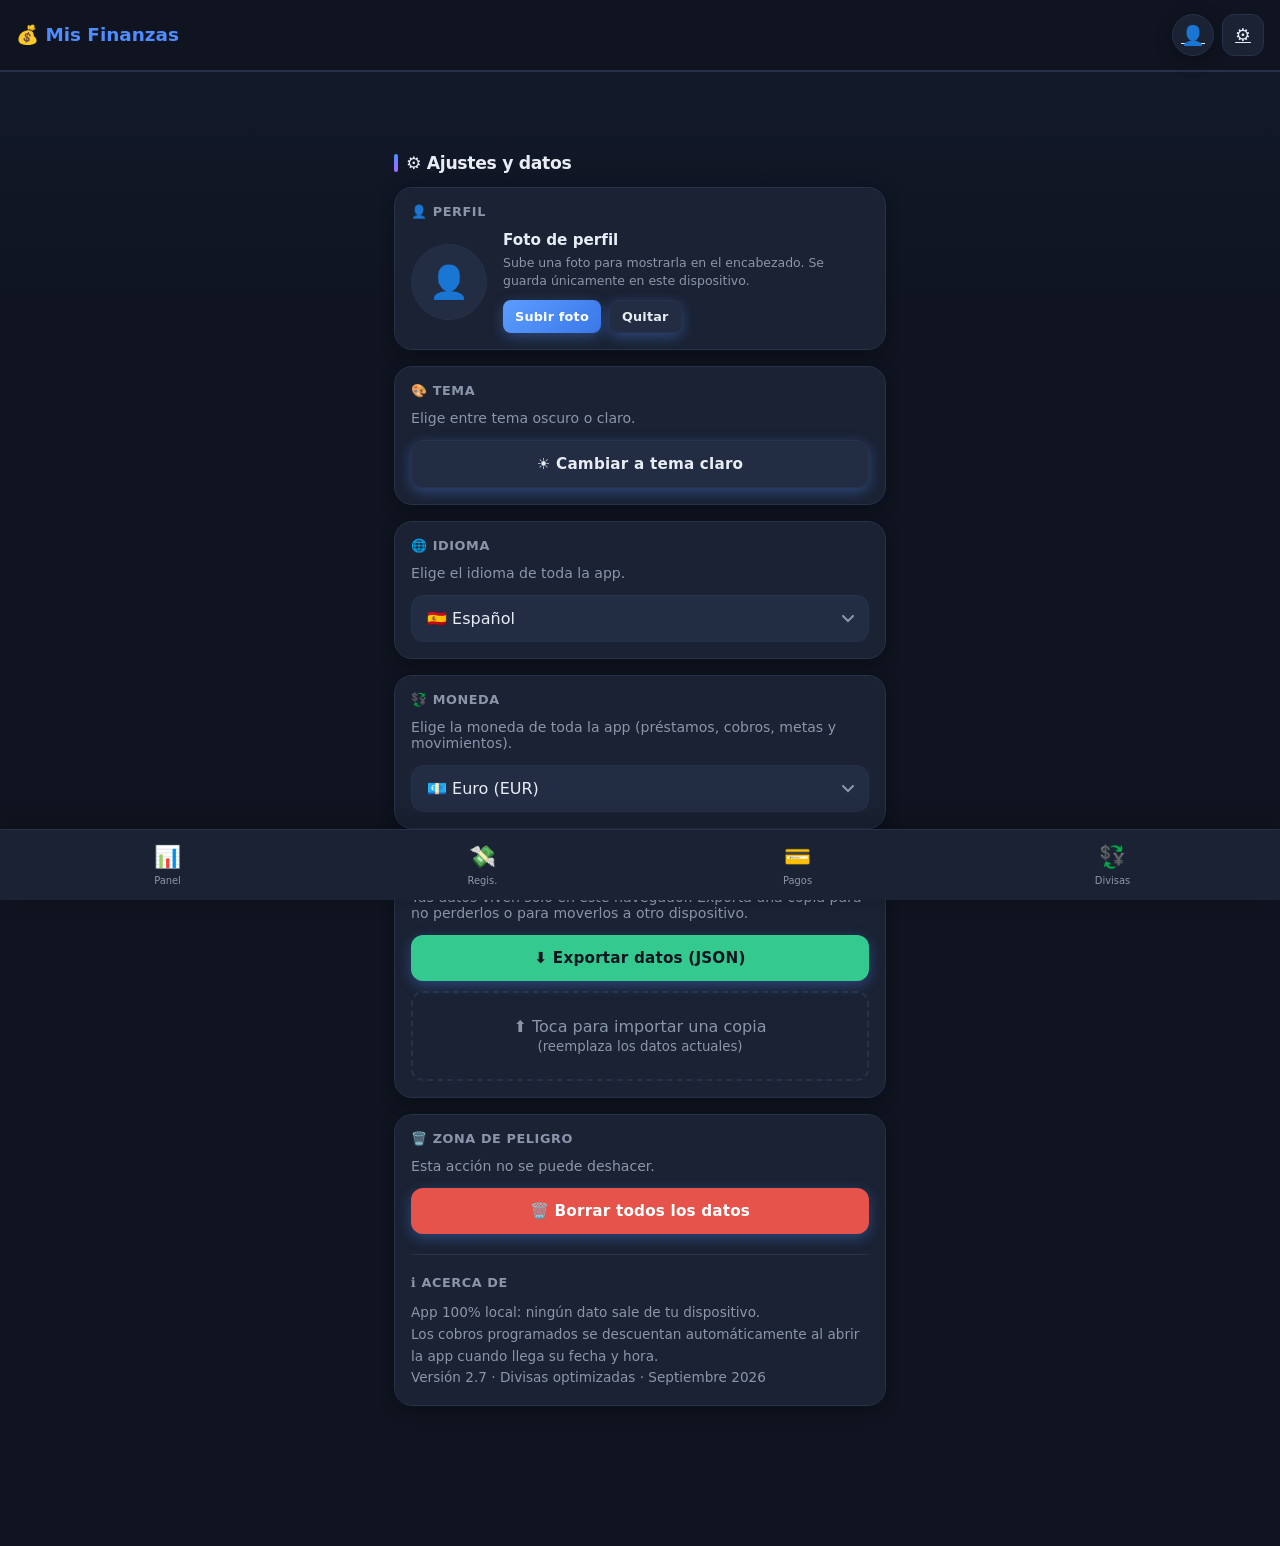
==== Ajustes.html @ eedbd3cf "Add files via upload" ====
<!DOCTYPE html>
<html lang="es" data-theme="dark">
<head>
<meta charset="UTF-8">
<meta name="viewport" content="width=device-width, initial-scale=1.0, maximum-scale=1.0, minimum-scale=1.0, user-scalable=no, viewport-fit=cover">
<meta name="theme-color" content="#0f1420">
<title>Mis Finanzas — Ajustes</title>
<link rel="stylesheet" href="Ajustes.css">
</head>
<body data-page-view="ajustes">
<header>
  <h1>💰 <span data-i18n="brand">Mis Finanzas</span></h1>
  <div class="header-actions">
    <a class="profile-btn" href="Ajustes.html" title="Perfil"><span id="headerProfileAvatar">👤</span></a>
    <a class="icon-btn" href="Ajustes.html" title="Ajustes">⚙️</a>
  </div>
</header>
<nav class="nav-page">
  <a href="panel.html" data-view="panel">📊 Panel</a>
  <a href="regis.html" data-view="movimientos">💸 Registros</a>
  <a href="pagos.html" data-view="cobros">💳 Pagos</a>
  <a href="divisas.html" data-view="divisas">💱 Divisas</a>
  <a href="Ajustes.html" data-view="ajustes" class="active">⚙️ Ajustes</a>
</nav>
<nav class="bottom"><div class="inner">
  <a class="nav-btn" data-view="panel" href="panel.html"><span class="ico">📊</span><span>Panel</span></a>
  <a class="nav-btn" data-view="movimientos" href="regis.html"><span class="ico">💸</span><span>Regis.</span></a>
  <a class="nav-btn" data-view="cobros" href="pagos.html"><span class="ico">💳</span><span>Pagos</span></a>
  <a class="nav-btn" data-view="divisas" href="divisas.html"><span class="ico">💱</span><span>Divisas</span></a>
</div></nav>
<div class="fab-wrap" id="fabWrap"><div class="fab-menu" id="fabMenu"></div><button class="fab" id="fabBtn" aria-label="Nuevo registro">＋</button></div>
<div class="toast" id="toast"></div>

<main>
  <div id="avisos"></div>
  <section id="view-ajustes" class="view active page-section">
    <h2 class="section-title" data-i18n="set_title">⚙️ Ajustes y datos</h2>
    <div class="grid grid-2">
      <div class="card profile-settings-card">
        <h3 data-i18n="set_profile">👤 Perfil</h3>
        <div class="profile-editor">
          <div class="profile-preview" id="profilePreview">👤</div>
          <div class="profile-editor-copy">
            <b data-i18n="set_profile_photo">Foto de perfil</b>
            <p data-i18n="set_profile_desc">Sube una foto para mostrarla en el encabezado. Se guarda únicamente en este dispositivo.</p>
            <div class="profile-actions">
              <button class="btn btn-sm" type="button" onclick="$('profileFile').click()" data-i18n="profile_upload">Subir foto</button>
              <button class="btn btn-sm btn-ghost" type="button" onclick="quitarFotoPerfil()" data-i18n="profile_remove">Quitar</button>
            </div>
            <input type="file" id="profileFile" accept="image/*" style="display:none" onchange="cambiarFotoPerfil(event)">
          </div>
        </div>
      </div>
      <div class="card">
        <h3 data-i18n="set_theme">🎨 Tema</h3>
        <p data-i18n="set_theme_desc" style="color:var(--muted);font-size:.88rem;margin-bottom:14px;">Elige entre tema oscuro o claro.</p>
        <button class="btn btn-ghost btn-block" id="btnTemaAjustes" type="button" onclick="cambiarTema()">🌙 Tema oscuro</button>
      </div>
      <div class="card">
        <h3 data-i18n="set_lang">🌐 Idioma</h3>
        <p data-i18n="set_lang_desc" style="color:var(--muted);font-size:.88rem;margin-bottom:14px;">Elige el idioma de toda la app.</p>
        <select id="selLang">
          <option value="es">🇪🇸 Español</option>
          <option value="en">🇬🇧 English</option>
        </select>
      </div>
      <div class="card">
        <h3 data-i18n="set_money">💱 Moneda</h3>
        <p data-i18n="set_money_desc" style="color:var(--muted);font-size:.88rem;margin-bottom:14px;">Elige la moneda de toda la app.</p>
        <select id="selMoneda">
          <option value="EUR">💶 Euro (EUR)</option>
          <option value="USD">💵 Dólar (USD)</option>
          <option value="PHP">🇵🇭 Peso filipino (PHP)</option>
        </select>
      </div>
      <div class="card">
        <h3 data-i18n="set_backup">💾 Copia de seguridad</h3>
        <p data-i18n="set_backup_desc" style="color:var(--muted);font-size:.88rem;margin-bottom:14px;">Tus datos viven solo en este navegador. Exporta una copia para no perderlos o para moverlos a otro dispositivo.</p>
        <div style="display:flex;flex-direction:column;gap:10px;">
          <button class="btn btn-green" onclick="exportarDatos()" data-i18n="export_data">⬇️ Exportar datos (JSON)</button>
          <div class="drop-zone" onclick="$('importFile').click()">
            <span data-i18n="import_tap">⬆️ Toca para importar una copia</span><br><small data-i18n="import_note">(reemplaza los datos actuales)</small>
            <input type="file" id="importFile" accept=".json" style="display:none" onchange="importarDatos(event)">
          </div>
        </div>
      </div>
      <div class="card">
        <h3 data-i18n="danger">🗑️ Zona de peligro</h3>
        <p data-i18n="danger_desc" style="color:var(--muted);font-size:.88rem;margin-bottom:14px;">Esta acción no se puede deshacer.</p>
        <button class="btn btn-danger btn-block" onclick="borrarTodo()" data-i18n="delete_all">🗑️ Borrar todos los datos</button>
        <hr style="border:none;border-top:1px solid var(--border);margin:20px 0;">
        <h3 data-i18n="about">ℹ️ Acerca de</h3>
        <p style="color:var(--muted);font-size:.85rem;line-height:1.6;">
          <span data-i18n="about_1">App 100% local: ningún dato sale de tu dispositivo.</span><br>
          <span data-i18n="about_2">Los cobros programados se descuentan automáticamente al abrir la app cuando llega su fecha y hora.</span><br>
          <span data-i18n="about_3">Versión 2.7 · Diseño móvil · Septiembre 2026</span>
        </p>
      </div>
    </div>
  </section>
  <div class="modal-backdrop" id="modalMov">
      <div class="card form-card modal-card">
        <button type="button" class="modal-close" onclick="cerrarModal('modalMov')" aria-label="Cerrar">✕</button>
        <h3 id="tituloFormMov" data-i18n="frm_new_tx">Nuevo movimiento</h3>
        <div class="edit-note" id="editNoteMov"><span data-i18n="editing_tx">✏️ Editando movimiento</span> — <a href="#" onclick="cancelarEdicionMov();return false;" style="color:var(--yellow)"><span data-i18n="cancel_edit">cancelar edición</span></a></div>
        <form id="formMov">
          <input type="hidden" id="mId">
          <div><label data-i18n="lbl_type">Tipo</label>
            <select id="mTipo"><option value="ingreso" data-i18n="opt_inc_s">📈 Ingreso</option><option value="gasto" data-i18n="opt_exp_s">📉 Gasto</option></select>
          </div>
          <div><label data-i18n="lbl_amount">Monto (€)</label><input type="number" id="mMonto" min="0.01" step="0.01" required placeholder="0.00" inputmode="decimal"></div>
          <div><label data-i18n="lbl_category">Categoría</label><select id="mCategoria"></select></div>
          <div><label data-i18n="lbl_description">Descripción</label><input type="text" id="mDesc" data-i18n-ph="ph_detail" placeholder="Detalle (opcional)"></div>
          <div><label data-i18n="lbl_date">Fecha</label><input type="date" id="mFecha" required></div>
          <button class="btn btn-block" type="submit" id="btnSubmitMov" data-i18n="save_tx">Guardar movimiento</button>
        </form>
      </div>
    </div>
<div class="modal-backdrop" id="modalCobro">
      <div class="card form-card modal-card">
        <button type="button" class="modal-close" onclick="cerrarModal('modalCobro')" aria-label="Cerrar">✕</button>
        <h3 id="tituloFormCobro" data-i18n="frm_new_bill">Nuevo cobro programado</h3>
        <div class="edit-note" id="editNoteCobro"><span data-i18n="editing_bill">✏️ Editando cobro</span> — <a href="#" onclick="cancelarEdicionCobro();return false;" style="color:var(--yellow)"><span data-i18n="cancel">cancelar</span></a></div>
        <form id="formCobro">
          <input type="hidden" id="cId">
          <div><label data-i18n="lbl_concept">Concepto</label><input type="text" id="cConcepto" required maxlength="10" data-i18n-ph="ph_bill" placeholder="ej. Netflix, Alquiler, Luz…"></div>
          <div><label data-i18n="lbl_amount">Monto (€)</label><input type="number" id="cMonto" min="0.01" step="0.01" required placeholder="0.00" inputmode="decimal"></div>
          <div class="row-between" style="gap:12px;">
            <div style="flex:1;"><label data-i18n="lbl_start">Fecha de inicio</label><input type="date" id="cFecha" required></div>
            <div style="flex:1;"><label data-i18n="lbl_time">Hora</label><input type="time" id="cHora" value="09:00" required></div>
          </div>
          <div><label data-i18n="lbl_repeats">Se repite</label>
            <select id="cFrec">
              <option value="unico" data-i18n="f_unico">Solo una vez</option>
              <option value="mensual" data-i18n="f_mensual">Cada mes</option>
              <option value="semanal" data-i18n="f_semanal">Cada semana</option>
              <option value="anual" data-i18n="f_anual">Cada año</option>
            </select>
          </div>
          <button class="btn btn-block" type="submit" id="btnSubmitCobro" data-i18n="schedule_bill">Programar cobro</button>
        </form>
      </div>
    </div>
<div class="modal-backdrop" id="modalPrestamo">
      <div class="card form-card modal-card">
        <button type="button" class="modal-close" onclick="cerrarModal('modalPrestamo')" aria-label="Cerrar">✕</button>
        <h3 id="tituloFormPrestamo" data-i18n="frm_new_loan">Nuevo préstamo</h3>
        <div class="edit-note" id="editNotePrestamo"><span data-i18n="editing_loan">✏️ Editando préstamo</span> — <a href="#" onclick="cancelarEdicionPrestamo();return false;" style="color:var(--yellow)"><span data-i18n="cancel">cancelar</span></a></div>
        <form id="formPrestamo">
          <input type="hidden" id="pId">
          <div class="loan-form-section">
            <div class="loan-form-section-title">🏦 <span data-i18n="loan_basic">Datos del préstamo</span></div>
            <div class="loan-form-field"><label data-i18n="lbl_name">Nombre / entidad</label><input type="text" id="pNombre" required data-i18n-ph="ph_loan" placeholder="ej. Préstamo coche — BBVA"></div>
          </div>
          <div class="loan-form-grid">
            <div class="loan-form-section">
              <div class="loan-form-section-title">💶 <span data-i18n="loan_amounts">Importe</span></div>
              <div class="loan-form-field"><label data-i18n="lbl_total">Monto total (€)</label><input type="number" id="pTotal" min="1" step="0.01" required inputmode="decimal"></div>
            </div>
            <div class="loan-form-section">
              <div class="loan-form-section-title">🔢 <span data-i18n="loan_installments">Cuotas</span></div>
              <div class="loan-form-field"><label data-i18n="lbl_ninst">Nº de cuotas</label><input type="number" id="pCuotas" min="1" step="1" required inputmode="numeric"></div>
            </div>
            <div class="loan-form-section">
              <div class="loan-form-section-title">📆 <span data-i18n="loan_payment">Pago mensual</span></div>
              <div class="loan-form-field"><label data-i18n="lbl_per_inst">Monto por cuota (€)</label><input type="number" id="pMontoCuota" min="0.01" step="0.01" required inputmode="decimal"></div>
            </div>
            <div class="loan-form-section">
              <div class="loan-form-section-title">🗓️ <span data-i18n="loan_day">Calendario</span></div>
              <div class="loan-form-field"><label data-i18n="lbl_payday">Día de pago mensual</label><input type="number" id="pDia" min="1" max="31" step="1" required data-i18n-ph="ph_day5" placeholder="ej. 5" inputmode="numeric"></div>
            </div>
            <div class="loan-form-section loan-form-wide">
              <div class="loan-form-section-title">🚩 <span data-i18n="loan_start">Inicio</span></div>
              <div class="loan-form-field"><label data-i18n="lbl_first_date">Fecha de la primera cuota</label><input type="date" id="pFechaInicio" required></div>
            </div>
          </div>
          <button class="btn btn-block" type="submit" id="btnSubmitPrestamo" data-i18n="register_loan">Registrar préstamo</button>
        </form>
      </div>
    </div>
<div class="modal-backdrop" id="modalMeta">
      <div class="card form-card modal-card">
        <button type="button" class="modal-close" onclick="cerrarModal('modalMeta')" aria-label="Cerrar">✕</button>
        <h3 id="tituloFormMeta" data-i18n="frm_new_goal">Nueva meta</h3>
        <div class="edit-note" id="editNoteMeta"><span data-i18n="editing_goal">✏️ Editando meta</span> — <a href="#" onclick="cancelarEdicionMeta();return false;" style="color:var(--yellow)"><span data-i18n="cancel">cancelar</span></a></div>
        <form id="formMeta">
          <input type="hidden" id="gId">
          <div><label data-i18n="lbl_goal_name">Nombre de la meta</label><input type="text" id="gNombre" required maxlength="15" data-i18n-ph="ph_goal" placeholder="ej. Viaje a Japón"></div>
          <div><label data-i18n="lbl_target">Monto objetivo (€)</label><input type="number" id="gObjetivo" min="1" step="0.01" required placeholder="0.00" inputmode="decimal"></div>
          <div><label data-i18n="lbl_target_date">Fecha objetivo (opcional)</label><input type="date" id="gFecha"></div>
          <button class="btn btn-block" type="submit" id="btnSubmitMeta" data-i18n="create_goal">Crear meta</button>
        </form>
      </div>
    </div>
<div class="modal-backdrop" id="modalPres">
      <div class="card form-card modal-card">
        <button type="button" class="modal-close" onclick="cerrarModal('modalPres')" aria-label="Cerrar">✕</button>
        <h3 id="tituloFormPres" data-i18n="pres_new">Nuevo presupuesto</h3>
        <div class="edit-note" id="editNotePres"><span>✏️ Editando presupuesto</span> — <a href="#" onclick="cancelarEdicionPres();return false;" style="color:var(--yellow)">cancelar</a></div>
        <form id="formPres">
          <input type="hidden" id="prId">
          <div><label data-i18n="lbl_category">Categoría</label><select id="prCategoria"></select></div>
          <div><label data-i18n="lbl_limit">Límite mensual (€)</label><input type="number" id="prLimite" min="1" step="1" required placeholder="0.00" inputmode="decimal"></div>
          <button class="btn btn-block" type="submit" id="btnSubmitPres" data-i18n="pres_create">Crear presupuesto</button>
        </form>
      </div>
    </div>
<div class="modal-backdrop" id="modalMetaMonto">
  <div class="card form-card modal-card">
    <button type="button" class="modal-close" onclick="cerrarModal('modalMetaMonto')" aria-label="Cerrar">✕</button>
    <h3 id="tituloMetaMonto">💰 Añadir dinero</h3>
    <p id="textoMetaMonto" style="color:var(--muted);margin:0 0 14px;"></p>
    <form id="formMetaMonto">
      <input type="hidden" id="metaMontoId"><input type="hidden" id="metaMontoModo">
      <div><label data-i18n="lbl_amount">Monto</label><input type="number" id="metaMontoValor" min="0.01" step="0.01" required placeholder="0.00" inputmode="decimal"></div>
      <button class="btn btn-block" type="submit" id="btnMetaMonto" data-i18n="save">Guardar</button>
    </form>
  </div>
</div>
<!-- ============ VENTANA DE CONFIRMACIÓN ============ -->
<div class="modal-backdrop" id="modalConfirm">
  <div class="card form-card modal-card" style="text-align:center;">
    <button type="button" class="modal-close" onclick="resolverConfirm(false)" aria-label="Cerrar">✕</button>
    <h3 style="justify-content:center;">⚠️</h3>
    <p id="confirmMsg" style="margin:6px 0 20px;font-size:.95rem;line-height:1.5;"></p>
    <div style="display:flex;gap:10px;">
      <button class="btn btn-ghost" id="confirmCancel" style="flex:1;">✕</button>
      <button class="btn btn-green" id="confirmOk" style="flex:1;">✔</button>
    </div>
  </div>
</div>
<!-- ============ VENTANA DE DETALLE GENÉRICA ============ -->
<div class="modal-backdrop" id="modalDetalle">
  <div class="card form-card modal-card">
    <button type="button" class="modal-close" onclick="cerrarModal('modalDetalle')" aria-label="Cerrar">✕</button>
    <h3 id="detalleTituloGenerico">Detalle</h3>
    <div id="detalleCuerpo"></div>
    <div id="detalleAcciones" style="display:flex;gap:8px;flex-wrap:wrap;margin-top:16px;"></div>
  </div>
</div>

</main>
<script src="Ajustes.js"></script>
</body>
</html>
---- Ajustes.css ----
:root{
    --bg:#0f1420; --card:#1a2233; --card2:#222c42; --text:#e8ecf4; --muted:#8b96ad;
    --accent:#4f8cff; --green:#34c98e; --red:#e5534b; --yellow:#f2c14e; --purple:#a06bff; --orange:#ff9a5c;
    --border:#26314a; --radius:14px;
    --shadow:0 4px 18px rgba(0,0,0,.3);
  }
  [data-theme="light"]{
    --bg:#f2f5fa; --card:#ffffff; --card2:#eef2f9; --text:#1c2536; --muted:#5c6b85;
    --border:#dde4f0; --shadow:0 4px 18px rgba(30,50,90,.08);
  }
  *{box-sizing:border-box;margin:0;padding:0;font-family:'Segoe UI',system-ui,-apple-system,sans-serif;-webkit-tap-highlight-color:transparent;}
  html{scroll-behavior:smooth;}
  /* Bloqueo de zoom: gestos de pellizco y doble toque no escalan */
  html,body{touch-action:pan-x pan-y;}
  *{touch-action:manipulation;}
  body{background:var(--bg);color:var(--text);min-height:100vh;transition:background .25s;}
  header{padding:18px 24px;display:flex;justify-content:space-between;align-items:center;border-bottom:1px solid var(--border);flex-wrap:wrap;gap:8px;position:fixed;top:0;left:0;right:0;background:var(--bg);z-index:80;}
  header h1{font-size:1.3rem;}
  header h1 span{color:var(--accent);}
  .fecha-hoy{color:var(--muted);font-size:.85rem;}
  .header-actions{display:flex;gap:8px;align-items:center;}
  .icon-btn{background:var(--card);border:1px solid var(--border);color:var(--text);width:42px;height:42px;border-radius:12px;cursor:pointer;font-size:1.1rem;display:flex;align-items:center;justify-content:center;transition:.15s;}
  .icon-btn:hover{border-color:var(--accent);}
  nav.top{display:flex;gap:6px;padding:12px 24px;flex-wrap:wrap;}
  nav.top button{background:var(--card);border:1px solid var(--border);color:var(--muted);padding:10px 18px;border-radius:10px;cursor:pointer;font-size:.92rem;transition:.15s;}
  nav.top button:hover{color:var(--text);}
  nav.top button.active{background:var(--accent);color:#fff;border-color:var(--accent);font-weight:600;}
  /* Bottom nav móvil */
  nav.bottom{display:none;position:fixed;bottom:0;left:0;right:0;background:var(--card);border-top:1px solid var(--border);z-index:60;padding:6px 4px calc(6px + env(safe-area-inset-bottom));box-shadow:0 -4px 20px rgba(0,0,0,.25);}
  nav.bottom .inner{display:flex;justify-content:space-between;padding:0 6px;}
  nav.bottom button{flex:1;}
  nav.bottom button{background:none;border:none;color:var(--muted);cursor:pointer;font-size:.62rem;display:flex;flex-direction:column;align-items:center;gap:3px;padding:6px 8px;border-radius:12px;min-width:56px;transition:.15s;}
  nav.bottom button .ico{font-size:1.35rem;line-height:1;display:grid;place-items:center;width:28px;height:28px;}
  nav.bottom button .ico svg{width:22px;height:22px;fill:none;stroke:currentColor;stroke-width:1.8;stroke-linecap:round;stroke-linejoin:round;transition:transform .2s ease,stroke-width .2s ease;}
  nav.bottom button.active .ico svg{transform:scale(1.08);stroke-width:2.25;}
  nav.bottom button{gap:4px;padding:7px 8px 8px;}
  nav.bottom button span:last-child{font-size:.64rem;letter-spacing:.15px;}
  .currency-grid{display:grid;grid-template-columns:repeat(2,minmax(0,1fr));gap:10px;}
  .rate-card{position:relative;overflow:hidden;transition:transform .16s ease,border-color .16s ease,box-shadow .16s ease;contain:layout paint;}
  .rate-card:hover{transform:translateY(-1px);}
  .rate-card.is-favorite{border-color:rgba(242,193,78,.5);box-shadow:0 5px 18px rgba(242,193,78,.08);}
  .rate-card.is-favorite::before{content:'';position:absolute;left:0;top:0;bottom:0;width:3px;background:var(--yellow);}
  .rate-card-top{display:flex;align-items:center;justify-content:space-between;gap:8px;}
  .rate-currency{display:flex;align-items:center;gap:8px;min-width:0;}
  .rate-flag{width:30px;height:30px;border-radius:9px;display:grid;place-items:center;background:var(--card2);font-size:1rem;flex:none;}
  .rate-code{font-weight:800;letter-spacing:.3px;}
  .rate-name{font-size:.67rem;color:var(--muted);margin-top:2px;white-space:nowrap;overflow:hidden;text-overflow:ellipsis;}
  .fx-fav{width:34px;height:34px;border:1px solid var(--border);background:var(--card2);color:var(--muted);border-radius:10px;display:grid;place-items:center;cursor:pointer;font-size:1.05rem;transition:.16s;flex:none;}
  .fx-fav:hover{border-color:var(--yellow);color:var(--yellow);transform:translateY(-1px);}
  .fx-fav.active{color:var(--yellow);border-color:rgba(242,193,78,.55);background:rgba(242,193,78,.10);}
  .fx-fav:active{transform:scale(.92);}
  .fx-favorites-head{display:flex;align-items:center;justify-content:space-between;gap:10px;margin:0 0 10px;}
  .fx-favorites-title{font-size:.76rem;color:var(--muted);font-weight:800;text-transform:uppercase;letter-spacing:.65px;}
  .fx-favorites-count{font-size:.68rem;color:var(--muted);background:var(--card2);padding:4px 8px;border-radius:20px;}
  .fx-all-title{margin:18px 0 10px;font-size:.76rem;color:var(--muted);font-weight:800;text-transform:uppercase;letter-spacing:.65px;}
  .fx-empty-favs{grid-column:1/-1;border:1px dashed var(--border);border-radius:14px;padding:16px;text-align:center;color:var(--muted);font-size:.82rem;background:rgba(79,140,255,.035);}
  @media(max-width:430px){.currency-grid{grid-template-columns:1fr;}}
  nav.bottom button.active{color:var(--accent);font-weight:700;}
  main{padding:92px 24px 90px;max-width:1150px;margin:0 auto;}
  .view{display:none;}
  .view.active{display:block;animation:fadeIn .25s ease;}
  @keyframes fadeIn{from{opacity:0;transform:translateY(6px);}to{opacity:1;transform:none;}}
  .grid{display:grid;gap:16px;}
  .grid-4{grid-template-columns:repeat(auto-fit,minmax(200px,1fr));}
  .grid-2{grid-template-columns:repeat(auto-fit,minmax(330px,1fr));}
  .card{background:var(--card);border:1px solid var(--border);border-radius:var(--radius);padding:20px;box-shadow:var(--shadow);}
  .card h3{font-size:.8rem;color:var(--muted);text-transform:uppercase;letter-spacing:.6px;margin-bottom:10px;}
  .big{font-size:1.8rem;font-weight:700;}
  .green{color:var(--green);} .red{color:var(--red);} .yellow{color:var(--yellow);} .purple{color:var(--purple);} .accent{color:var(--accent);} .orange{color:var(--orange);}
  form{display:flex;flex-direction:column;gap:16px;}
  label{font-size:.72rem;color:var(--muted);text-transform:uppercase;letter-spacing:.7px;display:block;margin-bottom:6px;font-weight:600;}
  input,select,textarea{
    background:var(--card2);
    border:1px solid var(--border);
    color:var(--text);
    padding:13px 15px;
    border-radius:12px;
    font-size:1rem;width:100%;
    transition:border-color .2s, box-shadow .2s, background .2s;
  }
  input::placeholder,textarea::placeholder{color:var(--muted);opacity:.65;}
  input:hover,select:hover{border-color:var(--accent);}
  input:focus,select:focus,textarea:focus{outline:none;border-color:var(--accent);box-shadow:0 0 0 3px rgba(79,140,255,.18);background:var(--card);}
  input[type=number]{-moz-appearance:textfield;}
  input[type=date],input[type=time]{color-scheme:dark;}
  [data-theme="light"] input[type=date],[data-theme="light"] input[type=time]{color-scheme:light;}
  select{
    appearance:none;-webkit-appearance:none;cursor:pointer;
    background-image:url("data:image/svg+xml;utf8,<svg xmlns='http://www.w3.org/2000/svg' width='12' height='8' viewBox='0 0 12 8'><path d='M1 1l5 5 5-5' stroke='%238b96ad' stroke-width='2' fill='none' stroke-linecap='round'/></svg>");
    background-repeat:no-repeat;background-position:right 14px center;padding-right:38px;
  }
  .btn{
    background:linear-gradient(135deg,#5c9dff,#3a78e8);
    color:#fff;border:none;padding:14px;border-radius:12px;cursor:pointer;
    font-size:.95rem;font-weight:700;letter-spacing:.2px;
    box-shadow:0 4px 14px rgba(79,140,255,.35);
    transition:transform .15s, box-shadow .2s, filter .15s;
    touch-action:manipulation;
  }
  .btn:hover{filter:brightness(1.1);transform:translateY(-1px);box-shadow:0 6px 20px rgba(79,140,255,.45);}
  .btn:active{transform:translateY(0) scale(.98);box-shadow:0 2px 8px rgba(79,140,255,.3);}
  .btn-sm{padding:7px 12px;font-size:.8rem;border-radius:8px;}
  .btn-danger{background:var(--red);} .btn-green{background:var(--green);color:#0f1420;} .btn-ghost{background:var(--card2);color:var(--text);border:1px solid var(--border);}
  .btn-block{width:100%;}
  .row-between{display:flex;justify-content:space-between;align-items:center;gap:10px;flex-wrap:wrap;}
  table{width:100%;border-collapse:collapse;font-size:.9rem;}
  th{text-align:left;color:var(--muted);padding:9px 8px;border-bottom:1px solid var(--border);font-size:.75rem;text-transform:uppercase;letter-spacing:.5px;white-space:nowrap;}
  td{padding:10px 8px;border-bottom:1px solid var(--border);}
  tr:hover td{background:var(--card2);}
  .tag{display:inline-block;padding:3px 10px;border-radius:20px;font-size:.72rem;font-weight:600;white-space:nowrap;}
  .tag-auto{background:rgba(79,140,255,.12);color:var(--accent);font-size:.68rem;padding:2px 8px;}
  .progress{height:10px;background:var(--card2);border-radius:20px;overflow:hidden;margin-top:8px;}
  .progress>div{height:100%;border-radius:20px;transition:width .8s cubic-bezier(.22,1,.36,1);}
  .empty{color:var(--muted);text-align:center;padding:26px 10px;font-size:.9rem;}
  .aviso{background:rgba(242,193,78,.12);border:1px solid rgba(242,193,78,.4);color:var(--yellow);padding:12px 16px;border-radius:12px;margin:8px 0 14px;font-size:.9rem;}
  .section-title{font-size:1.15rem;margin:22px 0 14px;}
  .badge-proximo{background:rgba(79,140,255,.15);color:var(--accent);padding:3px 10px;border-radius:20px;font-size:.75rem;white-space:nowrap;}
  .cuota-vencida{color:var(--red);font-weight:600;}
  .cuota-pagada{color:var(--green);}
  .filters{display:flex;gap:8px;flex-wrap:wrap;margin-bottom:14px;}
  .filters input,.filters select{flex:1;min-width:130px;padding:10px 12px;font-size:.9rem;}
  .chart-box{width:100%;}
  .legend{display:flex;gap:14px;flex-wrap:wrap;font-size:.8rem;color:var(--muted);margin-top:6px;}
  .legend span{display:flex;align-items:center;gap:5px;}
  .dot{width:10px;height:10px;border-radius:50%;display:inline-block;}
  .kpi-sub{font-size:.78rem;color:var(--muted);margin-top:4px;}
  .scroll-x{overflow-x:auto;-webkit-overflow-scrolling:touch;}
  .toast{position:fixed;bottom:90px;left:50%;transform:translateX(-50%);background:var(--accent);color:#fff;padding:12px 22px;border-radius:30px;font-size:.88rem;font-weight:600;z-index:100;box-shadow:0 6px 24px rgba(0,0,0,.35);opacity:0;pointer-events:none;transition:opacity .3s, bottom .3s;}
  .toast.show{opacity:1;bottom:100px;}
  .stat-line{display:flex;justify-content:space-between;padding:7px 0;border-bottom:1px dashed var(--border);font-size:.9rem;}
  .stat-line:last-child{border-bottom:none;}
  .stat-line b{white-space:nowrap;}
  .edit-note{font-size:.78rem;color:var(--yellow);display:none;margin-top:6px;}
  .drop-zone{border:2px dashed var(--border);border-radius:12px;padding:24px;text-align:center;color:var(--muted);cursor:pointer;transition:.15s;}
  .drop-zone:hover{border-color:var(--accent);color:var(--text);}
  .form-card{position:relative;overflow:hidden;padding-top:24px;}
  .form-card::before{content:'';position:absolute;top:0;left:0;right:0;height:4px;background:linear-gradient(90deg,var(--accent),var(--purple));}
  .form-card h3{display:flex;align-items:center;gap:8px;color:var(--text);text-transform:none;letter-spacing:0;font-size:.95rem;margin-bottom:16px;}
  .form-card h3::after{content:'';flex:1;height:1px;background:var(--border);}
  .modal-backdrop{position:fixed;inset:0;background:rgba(4,8,16,.75);z-index:90;display:none;-webkit-transform:translateZ(0);align-items:flex-start;justify-content:center;padding:20px 14px;overflow-y:auto;-webkit-overflow-scrolling:touch;}
  .modal-backdrop.open{display:flex;animation:fadeIn .2s ease;}
  html.modal-open{overflow:hidden!important;overscroll-behavior:none;}
  body.modal-open{overflow:hidden!important;overscroll-behavior:none;touch-action:none;}
  .modal-backdrop{overscroll-behavior:contain;touch-action:none;}
  .modal-card{touch-action:pan-y;overscroll-behavior:contain;}
  .modal-card{width:100%;max-width:470px;margin:auto;max-height:calc(100vh - 40px);overflow-y:auto;animation:popIn .22s ease;}
  @keyframes popIn{from{opacity:0;transform:translateY(14px) scale(.97);}to{opacity:1;transform:none;}}
  .modal-close{position:absolute;top:12px;right:12px;width:34px;height:34px;border-radius:10px;background:var(--card2);border:1px solid var(--border);color:var(--muted);cursor:pointer;font-size:.95rem;line-height:1;transition:.15s;z-index:2;}
  .modal-close:hover{color:var(--text);border-color:var(--red);}

  /* ===== FAB: botón flotante de nuevos registros ===== */
  .fab-wrap{position:fixed;right:16px;bottom:calc(98px + env(safe-area-inset-bottom));z-index:96;display:none;pointer-events:auto;flex-direction:column;align-items:flex-end;gap:10px;}
  .fab{width:60px;height:60px;border-radius:50%;border:none;background:linear-gradient(135deg,#5c9dff,#3a78e8);color:#fff;font-size:1.55rem;line-height:1;cursor:pointer;box-shadow:0 6px 22px rgba(79,140,255,.45);display:flex;align-items:center;justify-content:center;transition:transform .18s, box-shadow .2s;touch-action:manipulation;}
  .fab:active{transform:scale(.92);}
  .fab.open{transform:rotate(45deg);}
  .fab-menu{display:flex;flex-direction:column;gap:8px;align-items:flex-end;opacity:0;pointer-events:none;transform:translateY(8px);transition:.18s;}
  .fab-menu.show{opacity:1;pointer-events:auto;transform:none;}
  .fab-item{display:flex;align-items:center;gap:8px;background:var(--card);border:1px solid var(--border);color:var(--text);padding:10px 16px;border-radius:24px;font-size:.85rem;font-weight:600;font-family:inherit;box-shadow:var(--shadow);cursor:pointer;transition:.15s;white-space:nowrap;}
  .fab-item:hover{border-color:var(--accent);}
  .fab-item:active{transform:scale(.97);}
  /* Botones de sección más integrados */

  /* Tocar un movimiento abre su ventana de edición (igual que los registros normales) */
  .mov-row{cursor:pointer;}
  .mov-row:hover td{background:var(--card2);}

  /* ===== Tablas compactas: sin scroll lateral ===== */
  #tablaMov, #tablaCobros{table-layout:fixed;width:100%;}
  #tablaMov th:nth-child(1){width:40%;}
  #tablaMov th:nth-child(2){width:21%;}
  #tablaMov th:nth-child(3){width:31%;}
  #tablaMov th:nth-child(4){width:8%;}
  #tablaMov td{overflow:hidden;text-overflow:ellipsis;white-space:nowrap;padding:10px 5px;}
  #tablaMov .tag-auto{font-size:.58rem;padding:1px 5px;}
  .cell-dim{color:var(--muted);font-size:.8rem;}
  #tablaCobros th:nth-child(1){width:37%;}
  #tablaCobros th:nth-child(2){width:25%;}
  #tablaCobros th:nth-child(3){width:20%;}
  #tablaCobros th:nth-child(4){width:18%;}
  #tablaCobros td{overflow:hidden;text-overflow:ellipsis;white-space:nowrap;padding:9px 5px;font-size:.85rem;}
  #tablaCobros .btn-sm{padding:6px 7px;font-size:.7rem;}

  /* ===== Pulido visual de listas ===== */
  .filters{margin-bottom:16px;}
  #tablaMov td:nth-child(4), #tablaMov th:nth-child(4){font-weight:600;}
  #tablaMov td{font-size:.92rem;}
  .card .empty{padding:22px 10px;}
  .tag{letter-spacing:.2px;}

  /* ===== ESPACIADO: títulos y movimientos ===== */
  .section-title{font-size:1.15rem;margin:26px 0 18px;}
  main .view > .row-between{margin-bottom:18px;}
  .card h3{margin-bottom:12px;}
  tbody tr:last-child td{border-bottom:none;}
  #pCobrosLista td{padding:12px 8px;}
  .stat-line{padding:9px 0;}


  /* ===== ALERTAS PARPADEANTES Y ANIMACIONES EXTRA ===== */
  @keyframes alertBlink{0%,100%{border-color:var(--border);box-shadow:0 0 0 0 rgba(229,83,75,0);}50%{border-color:var(--red);box-shadow:0 0 0 3px rgba(229,83,75,.4),0 0 20px rgba(229,83,75,.5);}}
  .budget-item{border:1px solid var(--border);border-radius:14px;padding:14px 14px 10px;margin-bottom:14px;background:var(--card2);transition:border-color .25s,box-shadow .25s;animation:riseIn .4s ease both;}
  .budget-item.alert-blink{animation:alertBlink 1.1s ease-in-out infinite,riseIn .4s ease both;}
  @keyframes balanceAlert{0%,100%{border-color:var(--border);box-shadow:0 0 0 0 rgba(229,83,75,0)}50%{border-color:var(--red);box-shadow:0 0 0 3px rgba(229,83,75,.42),0 0 22px rgba(229,83,75,.48)}}
  .balance-alert{animation:balanceAlert 1.1s ease-in-out infinite !important;border:1px solid var(--border);}

  @keyframes floaty{0%,100%{transform:translateY(0);}50%{transform:translateY(-3px);}}
  .grid-4 h3{animation:floaty 4.5s ease-in-out infinite;}
  .grid-4 .card:nth-child(2) h3{animation-delay:.5s;}
  .grid-4 .card:nth-child(3) h3{animation-delay:1s;}
  .grid-4 .card:nth-child(4) h3{animation-delay:1.5s;}

  .section-title::before{animation:floaty 3s ease-in-out infinite;}

  @keyframes tabPop{0%{transform:scale(.8);}60%{transform:scale(1.12);}100%{transform:scale(1);}}
  nav.bottom button.active .ico{display:inline-block;animation:tabPop .35s ease;}
  .badge-proximo{display:inline-block;animation:none !important;transform:none !important;min-width:92px;text-align:center;}
  .fab-item{animation:riseIn .25s ease both;}
  .fab-item:nth-child(2){animation-delay:.06s;}
  @keyframes borderGlow{0%,100%{border-color:var(--border);}50%{border-color:rgba(79,140,255,.5);}}
  .mov-row{animation:borderGlow 4s ease-in-out infinite;border-radius:8px;}

  /* ===== MÓVIL ===== */
  @media(max-width:768px){
    nav.top{display:none;}
    nav.bottom{display:block;}
    main{padding:8px 14px 120px;}
    header{padding:14px 14px;}
    header h1{font-size:1.1rem;}
    .fecha-hoy{display:none;}
    .big{font-size:1.5rem;}
    .card{padding:16px;}
    .section-title{font-size:1.05rem;}
    .btn{padding:15px;} /* objetivo táctil mayor */
    th,td{padding:9px 6px;font-size:.83rem;}
    #tablaMov th, #tablaMov td{padding:9px 5px;font-size:.85rem;}

    /* Los botones "＋ Nuevo…" del encabezado los reemplaza el FAB en móvil */
    .row-between > .btn:not(.btn-ghost){display:none;}
  }
  @media(min-width:769px){ main{padding-bottom:60px;} }

  /* ============================================================
     MODO SOLO MÓVIL + REDISEÑO VISUAL
     ============================================================ */
  /* Navegación: siempre inferior, nunca barra superior */
  nav.top{display:none !important;}
  .fecha-hoy{display:none !important;}
  nav.bottom{display:block !important;position:fixed;bottom:0;left:0;right:0;}

  /* App en columna estrecha, centrada, estilo app nativa */
  main{max-width:520px;margin:0 auto;padding:92px 14px 140px;}
  header{padding:14px 16px;box-shadow:0 1px 0 var(--border);}
  header h1{font-size:1.15rem;}

  /* Grillas adaptadas a pantalla estrecha */
  .grid-4{grid-template-columns:repeat(2,1fr);gap:12px;}
  .big{font-size:1.4rem;}
  .kpi-sub{font-size:.72rem;}

  /* Tarjetas más suaves */
  .card{padding:16px;border-radius:18px;}

  /* Botones táctiles en todos los tamaños */
  .btn{padding:14px;}
  .btn-sm{padding:8px 12px;}

  /* Títulos con marcador de acento */
  .section-title{font-size:1.08rem;margin:24px 0 14px;display:flex;align-items:center;gap:8px;font-weight:700;}
  .section-title::before{content:'';width:4px;height:18px;border-radius:4px;background:linear-gradient(180deg,var(--accent),var(--purple));flex:none;}

  /* Modales estilo hoja inferior (bottom sheet) */
  .modal-backdrop{align-items:flex-end;padding:0;}
  .modal-card{max-width:520px;margin:0 auto;border-radius:22px 22px 0 0;max-height:88vh;padding-top:30px;}
  .modal-card::after{content:'';position:absolute;top:9px;left:50%;transform:translateX(-50%);width:44px;height:4px;border-radius:4px;background:var(--border);}
  .modal-card.form-card::before{display:none;} /* el asa reemplaza a la barra de color */
  .modal-close{top:16px;}

  /* Sutil realce de tarjetas KPI */
  .grid-4 .card{position:relative;overflow:hidden;}
  .grid-4 .card::after{content:'';position:absolute;top:0;right:0;width:52px;height:52px;border-radius:50%;background:radial-gradient(circle,rgba(79,140,255,.14),transparent 70%);pointer-events:none;}

  /* Header con degradado suave */
  body{background:linear-gradient(180deg,rgba(79,140,255,.05),transparent 320px),var(--bg);}

  /* Nav inferior con separación superior suave */
  nav.bottom{box-shadow:0 -6px 24px rgba(0,0,0,.22);}

  /* Ancho fijo: nada alarga la página hacia los lados */
  html,body{overflow-x:hidden;}
  main{overflow-x:hidden;}
  .stat-line b{max-width:60%;overflow:hidden;text-overflow:ellipsis;white-space:nowrap;text-align:right;}
  select#mCategoria,select#prCategoria{width:100%;}



  /* ===== CONTADOR TIPO CALENDARIO ===== */
  .countdown-card{position:relative;perspective:160px;}
  .countdown-number.flip{animation:calendarFlip .28s ease-in-out !important;}
  @keyframes calendarFlip{
    0%{transform:rotateX(0deg);opacity:1;}
    45%{transform:rotateX(-90deg);opacity:.15;}
    46%{transform:rotateX(90deg);opacity:.15;}
    100%{transform:rotateX(0deg);opacity:1;}
  }
  .countdown-calendar{display:flex;align-items:flex-start;justify-content:flex-end;gap:4px;flex-wrap:nowrap;margin-top:3px;}
  .countdown-unit{display:flex;flex-direction:column;align-items:center;gap:3px;min-width:37px;}
  .countdown-card{width:100%;height:40px;border:1px solid var(--border);border-radius:7px;background:var(--card2);overflow:hidden;box-shadow:0 2px 6px rgba(0,0,0,.16);}
  .countdown-card::before{content:'';position:absolute;z-index:2;left:0;right:0;top:50%;height:1px;margin-top:-.5px;background:rgba(0,0,0,.28);pointer-events:none;}
  .countdown-card::after{content:'';position:absolute;z-index:1;left:0;right:0;top:0;height:50%;background:rgba(255,255,255,.05);border-bottom:1px solid rgba(0,0,0,.18);pointer-events:none;}
  .countdown-number{position:absolute;inset:0;z-index:3;display:flex;align-items:center;justify-content:center;font-size:.95rem;line-height:1;font-weight:800;font-variant-numeric:tabular-nums;color:var(--text);transform:scale(1);backface-visibility:hidden;}
  .countdown-label{font-size:.52rem;line-height:1;color:var(--muted);text-transform:uppercase;font-weight:700;letter-spacing:.35px;}
  .countdown-sep{font-weight:800;color:var(--muted);font-size:.78rem;line-height:40px;}
  .countdown-calendar.is-due{justify-content:flex-end;}
  .countdown-due{color:var(--red);font-size:.72rem;font-weight:800;white-space:nowrap;}
  .badge-proximo{display:inline-block;animation:none !important;transform:none !important;min-width:0;text-align:right;}
  @media(max-width:430px){
    .countdown-calendar{gap:3px;}
    .countdown-unit{min-width:30px;}
    .countdown-card{height:32px;}
    .countdown-number{font-size:.78rem;}
    .countdown-sep{line-height:32px;font-size:.6rem;}
    .countdown-label{font-size:.44rem;}
  }

/* ===== ANIMACIONES Y MICRO-DETALLES ===== */
  @keyframes riseIn{from{opacity:0;transform:translateY(14px);}to{opacity:1;transform:none;}}
  
  @keyframes toastIn{from{opacity:0;transform:translate(-50%,16px);}to{opacity:1;transform:translate(-50%,0);}}

  /* Tarjetas: entrada escalonada al cambiar de vista */
  .view.active .card{animation:riseIn .45s cubic-bezier(.22,1,.36,1) both;}
  .view.active .grid-4 .card:nth-child(2){animation-delay:.07s;}
  .view.active .grid-4 .card:nth-child(3){animation-delay:.14s;}
  .view.active .grid-4 .card:nth-child(4){animation-delay:.21s;}
  .view.active .grid-2 > .card:nth-child(2){animation-delay:.09s;}

  /* Filas de tablas y listas: aparición escalonada */
  #tablaMov tbody tr, #tablaCobros tbody tr, #pCobrosLista tr,
  #listaMetas > div, #listaPrestamos > div{animation:riseIn .35s ease both;}
  #tablaMov tbody tr:nth-child(2), #tablaCobros tbody tr:nth-child(2){animation-delay:.04s;}
  #tablaMov tbody tr:nth-child(3), #tablaCobros tbody tr:nth-child(3){animation-delay:.08s;}
  #tablaMov tbody tr:nth-child(4), #tablaCobros tbody tr:nth-child(4){animation-delay:.12s;}
  #tablaMov tbody tr:nth-child(5), #tablaCobros tbody tr:nth-child(5){animation-delay:.16s;}
  #tablaMov tbody tr:nth-child(n+6), #tablaCobros tbody tr:nth-child(n+6){animation-delay:.2s;}

  /* KPIs: los números "saltan" al actualizarse */
  .view.active .big{animation:none .5s cubic-bezier(.22,1,.36,1) both;}
  .view.active .grid-4 .card:nth-child(2) .big{animation-delay:.07s;}
  .view.active .grid-4 .card:nth-child(3) .big{animation-delay:.14s;}
  .view.active .grid-4 .card:nth-child(4) .big{animation-delay:.21s;}

  /* Barras de progreso más suaves */
  .progress > div{transition:width .8s cubic-bezier(.22,1,.36,1);}

  /* Toast con entrada deslizante */
  .toast{transition:opacity .3s, bottom .3s; animation:toastIn .3s ease;}

  /* FAB con pulso suave de atención */
  .fab{animation:none 2.8s ease-out infinite;}

  /* Efecto ripple en botones táctiles */
  .btn,.fab,.icon-btn,.fab-item{position:relative;overflow:hidden;}
  .ripple{position:absolute;border-radius:50%;background:rgba(255,255,255,.35);transform:scale(0);animation:ripple .55s ease-out forwards;pointer-events:none;}
  @keyframes ripple{to{transform:scale(4);opacity:0;}}

  /* Tarjetas con elevación al pasar el cursor (solo escritorio) */
  @media(hover:hover){
    .card{transition:transform .22s ease, box-shadow .22s ease, border-color .22s ease;}
    .card:hover{transform:translateY(-3px);border-color:rgba(79,140,255,.35);}
    .mov-row{transition:background .15s;}
  }

  /* Nav inferior: transición al cambiar de pestaña */
  nav.bottom button{transition:color .2s ease, transform .2s ease;}
  nav.bottom button.active{transform:translateY(-2px);}

  /* Filas táctiles con feedback al pulsar */
  .mov-row{transition:opacity .15s, transform .15s;}
  .mov-row:active{opacity:.6;}
/* ===== FIXES v2.4 (iOS) ===== */
#modalConfirm{z-index:120;}
.modal-card{overscroll-behavior:contain;-webkit-overflow-scrolling:touch;}
.btn,.fab,.fab-item,.icon-btn{user-select:none;-webkit-user-select:none;}

/* ===== Dashboard KPI rediseñado ===== */
.dashboard-kpis{display:flex;flex-direction:column;gap:12px;}
.dashboard-kpi-row{display:grid;grid-template-columns:repeat(3,minmax(0,1fr));gap:12px;}
.dashboard-kpi-row .card{min-width:0;}
.dashboard-kpi-row .big{font-variant-numeric:tabular-nums;overflow:hidden;text-overflow:ellipsis;white-space:nowrap;}
.dashboard-kpi-row-second .card{min-height:118px;}
.profile-btn{width:42px;height:42px;border-radius:50%;border:1px solid var(--border);background:var(--card);color:var(--text);cursor:pointer;display:grid;place-items:center;overflow:hidden;padding:0;box-shadow:var(--shadow);}
.profile-btn img,.profile-preview img{width:100%;height:100%;object-fit:cover;display:block;}
.profile-btn span{font-size:1.2rem;}
.profile-editor{display:flex;align-items:center;gap:16px;}
.profile-preview{width:76px;height:76px;border-radius:50%;background:var(--card2);border:1px solid var(--border);display:grid;place-items:center;overflow:hidden;font-size:2rem;flex:none;}
.profile-editor-copy{min-width:0;}
.profile-editor-copy>b{display:block;font-size:.95rem;margin-bottom:5px;}
.profile-editor-copy p{color:var(--muted);font-size:.78rem;line-height:1.45;margin-bottom:10px;}
.profile-actions{display:flex;gap:8px;flex-wrap:wrap;}
.loan-form-grid{display:grid;grid-template-columns:1fr 1fr;gap:18px;}
.loan-form-section{padding:15px;border:1px solid var(--border);border-radius:14px;background:rgba(79,140,255,.035);}
.loan-form-section-title{font-size:.72rem;color:var(--muted);text-transform:uppercase;letter-spacing:.7px;font-weight:800;margin-bottom:14px;}
.loan-form-field label{font-size:.72rem;margin-bottom:7px;}
.loan-form-field input{font-size:1.05rem;padding:15px 14px;min-height:52px;}
.loan-form-wide{grid-column:1/-1;}
.loan-card{padding:20px!important;}
.loan-card .loan-title{font-size:1rem;line-height:1.35;}
.loan-card .loan-balance{font-size:.9rem;white-space:nowrap;}
.loan-card .loan-meta{font-size:.78rem;line-height:1.6;margin-top:10px;display:block;}
@media(max-width:520px){
  .dashboard-kpi-row{grid-template-columns:repeat(3,minmax(0,1fr));gap:7px;}
  .dashboard-kpi-row .card{padding:10px 8px;border-radius:14px;}
  .dashboard-kpi-row h3{font-size:.63rem;line-height:1.2;margin-bottom:7px;}
  .dashboard-kpi-row .big{font-size:.92rem;line-height:1.15;}
  .dashboard-kpi-row .kpi-sub{font-size:.57rem;line-height:1.25;margin-top:4px;}
  .loan-form-grid{grid-template-columns:1fr;}
  .loan-form-wide{grid-column:auto;}
}

/* ===== Ajuste dashboard: balance grande + resto 2x2 ===== */
.dashboard-kpis{display:flex;flex-direction:column;gap:12px;}
.dashboard-kpi-balance{min-height:150px;display:flex;flex-direction:column;justify-content:center;}
.dashboard-kpi-balance .big{font-size:2.25rem;}
.dashboard-kpi-row{display:grid;grid-template-columns:repeat(2,minmax(0,1fr));gap:12px;}
.dashboard-kpi-row .card{min-width:0;}
.dashboard-kpi-row .big{font-variant-numeric:tabular-nums;overflow:hidden;text-overflow:ellipsis;white-space:nowrap;}
.dashboard-kpi-row h3{line-height:1.25;}
.dashboard-kpi-row .card{min-height:118px;}
.loan-card,.budget-item{pointer-events:auto!important;touch-action:manipulation;}

/* ===== BLOQUEO DE SELECCIÓN / COPIADO ===== */
html,body,main,header,nav,section,.card,.mov-row,.goal-card,.loan-card,.bill-row,.budget-item,button,h1,h2,h3,p,span,b,small,label{
  -webkit-user-select:none!important;
  user-select:none!important;
  -webkit-touch-callout:none!important;
}
input,textarea,select,[contenteditable="true"]{
  -webkit-user-select:text!important;
  user-select:text!important;
  -webkit-touch-callout:default!important;
}

/* ===== VISUAL REDESIGN 2.7 — content only; top/bottom navigation untouched ===== */
:root{
  --content-glow: rgba(79,140,255,.10);
  --card-radius:18px;
}
main, .main, .content, .view{scroll-behavior:smooth;}
.card, .goal-card, .loan-card, .bill-row, .budget-item{
  border-radius:var(--card-radius)!important;
  transition:transform .20s cubic-bezier(.2,.8,.2,1), box-shadow .20s ease,
             border-color .20s ease, background .20s ease, opacity .20s ease;
  will-change:transform;
}
.card:hover, .goal-card:hover, .loan-card:hover, .bill-row:hover, .budget-item:hover{
  transform:translateY(-2px);
  box-shadow:0 10px 28px rgba(0,0,0,.12);
  border-color:rgba(79,140,255,.28);
}
.card:active, .goal-card:active, .loan-card:active, .bill-row:active, .budget-item:active{
  transform:scale(.985);
}
.goal-card, .loan-card, .bill-row, .budget-item{
  cursor:pointer;
}
.goal-card:focus-visible, .loan-card:focus-visible, .bill-row:focus-visible, .budget-item:focus-visible{
  outline:2px solid var(--accent);
  outline-offset:3px;
}
.goal-card::after, .loan-card::after, .budget-item::after{
  content:'›';
  position:absolute;
  right:14px;
  top:50%;
  transform:translateY(-50%);
  color:var(--muted);
  font-size:1.35rem;
  opacity:.45;
  pointer-events:none;
}
.goal-card, .loan-card, .budget-item{position:relative;padding-right:42px!important;}
.bill-row{position:relative;}
.bill-row::after{
  content:'›';
  float:right;
  color:var(--muted);
  font-size:1.2rem;
  opacity:.45;
}
.empty{
  border-radius:16px;
  padding:24px 16px!important;
  background:rgba(79,140,255,.035);
  border:1px dashed var(--border);
}
.section-title, .view-title, h2{
  letter-spacing:-.02em;
}
input,select,textarea{
  transition:border-color .18s ease, box-shadow .18s ease, transform .18s ease;
}
input:focus,select:focus,textarea:focus{
  box-shadow:0 0 0 4px var(--content-glow);
  transform:translateY(-1px);
}
.btn{
  transition:transform .16s ease, box-shadow .16s ease, opacity .16s ease;
}
.btn:active{transform:scale(.97);}
.tag, .badge, .pill{
  transition:transform .16s ease, opacity .16s ease;
}
.tag:hover, .badge:hover, .pill:hover{transform:translateY(-1px);}

/* Emoji / icon polish for content areas */
.goal-icon{
  font-size:1.15rem!important;
  box-shadow:inset 0 0 0 1px rgba(255,255,255,.04);
}
.emoji-icon, .category-icon, .mov-icon, .bill-icon, .loan-icon, .budget-icon{
  display:inline-grid;
  place-items:center;
  width:34px;height:34px;
  border-radius:10px;
  background:rgba(79,140,255,.08);
  margin-right:7px;
  vertical-align:middle;
  transition:transform .2s ease;
}
.card:hover .emoji-icon,.card:hover .category-icon,.mov-row:hover .mov-icon{
  transform:scale(1.08) rotate(-2deg);
}

/* Normal records get a subtle entrance animation */
@keyframes recordIn{
  from{opacity:0;transform:translateY(7px);}
  to{opacity:1;transform:translateY(0);}
}
.mov-row, .bill-row, .goal-card, .loan-card, .budget-item, .card{
  animation:recordIn .35s ease both;
}
.mov-row:nth-child(2), .bill-row:nth-child(2), .goal-card:nth-child(2), .loan-card:nth-child(2), .budget-item:nth-child(2), .card:nth-child(2){animation-delay:.025s;}
.mov-row:nth-child(3), .bill-row:nth-child(3), .goal-card:nth-child(3), .loan-card:nth-child(3), .budget-item:nth-child(3), .card:nth-child(3){animation-delay:.05s;}
.mov-row:nth-child(4), .bill-row:nth-child(4), .goal-card:nth-child(4), .loan-card:nth-child(4), .budget-item:nth-child(4), .card:nth-child(4){animation-delay:.075s;}
.mov-row:nth-child(5), .bill-row:nth-child(5), .goal-card:nth-child(5), .loan-card:nth-child(5), .budget-item:nth-child(5), .card:nth-child(5){animation-delay:.1s;}

/* Hero title */
.brand-title{
  font-weight:850!important;
  letter-spacing:-.035em;
  text-shadow:0 1px 14px rgba(79,140,255,.14);
}
@media (prefers-reduced-motion:reduce){
  *,*::before,*::after{animation-duration:.001ms!important;transition-duration:.001ms!important;scroll-behavior:auto!important;}
}
/* ===== AJUSTES FINALES DE PANEL Y TARJETAS ===== */
.dashboard-kpi-balance{display:grid;grid-template-columns:1fr;margin-bottom:12px;}
.dashboard-kpi-balance .card{min-height:150px;display:flex;flex-direction:column;justify-content:center;}
.dashboard-kpi-balance .big{font-size:2.35rem;}
.dashboard-kpi-grid-2{display:grid;grid-template-columns:repeat(2,minmax(0,1fr));gap:12px;}
.dashboard-kpi-grid-2 .card{min-width:0;}
.loan-card,.budget-item{touch-action:manipulation;pointer-events:auto;}
.loan-card *,.budget-item *{pointer-events:none;}
@media(max-width:560px){
  .dashboard-kpi-balance .card{min-height:132px;padding:18px;}
  .dashboard-kpi-balance .big{font-size:2rem;}
  .dashboard-kpi-grid-2{gap:10px;}
  .dashboard-kpi-grid-2 .card{padding:13px;min-height:112px;}
  .dashboard-kpi-grid-2 h3{font-size:.78rem;line-height:1.25;}
  .dashboard-kpi-grid-2 .big{font-size:1.25rem;}
  .dashboard-kpi-grid-2 .kpi-sub{font-size:.66rem;}
}

/* ===== Metas: separación visual clara ===== */
#listaMetas{display:flex;flex-direction:column;gap:14px;margin-top:14px;}
.goal-card{cursor:pointer;user-select:none;-webkit-user-select:none;padding:16px;border:1px solid var(--border);border-radius:16px;background:var(--card2);box-shadow:0 2px 8px rgba(0,0,0,.08);transition:transform .18s ease,border-color .18s ease,box-shadow .18s ease;}
.goal-card + .goal-card{margin-top:0;}
.goal-card:hover{border-color:rgba(79,140,255,.38);box-shadow:0 5px 16px rgba(0,0,0,.12);}
.goal-card:active{opacity:.72;transform:scale(.995);}
.goal-card .progress{margin-top:12px;}
.goal-card small{line-height:1.45;}

.loan-card,.bill-row{cursor:pointer;user-select:none;-webkit-user-select:none;}
.loan-card:active,.bill-row:active,.goal-card:active{opacity:.72;transform:scale(.995);}
#listaMetas{gap:18px;}
.goal-card{padding:18px;border-radius:18px;background:linear-gradient(180deg,var(--card2),rgba(255,255,255,.015));box-shadow:0 3px 12px rgba(0,0,0,.10);}

/* Préstamos: tarjetas claramente separadas del fondo, al estilo de Metas */
#listaPrestamos{display:flex;flex-direction:column;gap:14px;margin-top:14px;}
.loan-card{
  position:relative;
  display:block;
  padding:18px 42px 16px 18px!important;
  margin:0!important;
  border:1px solid var(--border);
  border-radius:18px!important;
  background:linear-gradient(180deg,var(--card2),rgba(255,255,255,.015));
  box-shadow:0 3px 12px rgba(0,0,0,.10);
  cursor:pointer;
  user-select:none;
  -webkit-user-select:none;
}
.loan-card:hover{border-color:rgba(79,140,255,.38);box-shadow:0 5px 16px rgba(0,0,0,.12);}
.loan-card:active{opacity:.72;transform:scale(.995);}
.loan-card::after{
  content:'›';position:absolute;right:15px;top:50%;transform:translateY(-50%);
  color:var(--muted);font-size:1.4rem;opacity:.55;pointer-events:none;
}
.loan-card .progress{margin-top:14px;height:9px;}
.loan-card .loan-title{display:block;max-width:65%;overflow:hidden;text-overflow:ellipsis;white-space:nowrap;font-size:1rem;line-height:1.35;}
.loan-card .loan-balance{font-size:.88rem;white-space:nowrap;}
.loan-card .loan-meta{display:block;margin-top:10px;font-size:.75rem;line-height:1.55;color:var(--muted);}

/* Presupuestos: misma sensación de tarjeta independiente que Metas */
#listaPres{display:flex;flex-direction:column;gap:14px;margin-top:14px;}
.budget-item{
  position:relative;
  margin:0!important;
  padding:17px 42px 14px 17px!important;
  border:1px solid var(--border);
  border-radius:18px!important;
  background:linear-gradient(180deg,var(--card2),rgba(255,255,255,.015));
  box-shadow:0 3px 12px rgba(0,0,0,.10);
  cursor:pointer;
}
.budget-item:hover{border-color:rgba(79,140,255,.38);box-shadow:0 5px 16px rgba(0,0,0,.12);}
.budget-item:active{opacity:.72;transform:scale(.995);}
.goal-head,.goal-name-wrap,.goal-amounts,.goal-footer,.budget-head,.budget-values,.budget-footer{display:flex;align-items:center;justify-content:space-between;gap:10px;}
.goal-name-wrap{justify-content:flex-start;min-width:0;}
.goal-icon{width:34px;height:34px;display:grid;place-items:center;border-radius:10px;background:rgba(79,140,255,.10);flex:none;}
.goal-name{display:block;max-width:170px;overflow:hidden;text-overflow:ellipsis;white-space:nowrap;}
.goal-status{display:block;font-size:.68rem;margin-top:3px;}
.goal-percent{font-size:1.05rem;flex:none;}
.goal-progress{height:9px;margin:16px 0 10px;}
.goal-amounts{font-size:.78rem;color:var(--muted);}
.goal-amounts b{color:var(--text);}
.goal-footer{font-size:.72rem;color:var(--muted);margin-top:10px;padding-top:10px;border-top:1px solid var(--border);}
.goal-plan{margin-top:10px;padding:9px 10px;border-radius:10px;background:rgba(79,140,255,.07);font-size:.72rem;color:var(--muted);}
.goal-complete{border-color:rgba(45,191,119,.4);}
.budget-item{padding:16px 15px 13px;}
.budget-head{align-items:flex-start;}
.budget-head small{display:block;color:var(--muted);font-size:.68rem;margin-top:3px;}
.budget-status{font-size:.68rem;font-weight:700;white-space:nowrap;}
.budget-values{margin:13px 0 8px;justify-content:flex-start;}
.budget-values b{font-size:1.02rem;}
.budget-values span{color:var(--muted);font-size:.76rem;}
.budget-values strong{margin-left:auto;font-size:.9rem;}
.budget-progress{height:9px;}
.budget-footer{font-size:.7rem;color:var(--muted);margin-top:9px;}
#view-divisas .rate-card{padding:14px 16px;}
.rate-value{font-size:1.1rem;font-weight:800;}
.rate-meta{font-size:.72rem;color:var(--muted);margin-top:4px;}
.currency-grid{display:grid;grid-template-columns:repeat(2,minmax(0,1fr));gap:10px;}
@media(max-width:430px){.currency-grid{grid-template-columns:1fr;}}

/* ===== Arquitectura multipágina ===== */
.nav-page{display:flex;gap:6px;align-items:center;justify-content:center;}
.nav-page a{background:var(--card);border:1px solid var(--border);color:var(--muted);padding:10px 14px;border-radius:10px;text-decoration:none;font-size:.84rem;transition:.15s;white-space:nowrap;}
.nav-page a:hover{color:var(--text);border-color:var(--accent);}
.nav-page a.active{background:var(--accent);color:#fff;border-color:var(--accent);font-weight:700;}
@media(max-width:768px){.nav-page{display:none!important;}}
.page-section{display:block!important;}
.record-grid{display:grid;gap:12px;}
/* Metas, préstamos y presupuestos comparten tarjeta, interacción y jerarquía visual. */
.goal-card,.loan-card,.budget-item{position:relative;cursor:pointer;border:1px solid var(--border);border-radius:14px;padding:16px;background:var(--card2);transition:transform .18s,border-color .18s,box-shadow .18s;touch-action:manipulation;}
.goal-card:hover,.loan-card:hover,.budget-item:hover{transform:translateY(-1px);border-color:rgba(79,140,255,.45);box-shadow:0 5px 18px rgba(0,0,0,.12);}
.goal-head,.budget-head{display:flex;align-items:center;justify-content:space-between;gap:10px;}
.goal-name-wrap{display:flex;align-items:center;gap:9px;min-width:0;}
.goal-icon{font-size:1.2rem;}
.goal-name{display:block;max-width:190px;overflow:hidden;text-overflow:ellipsis;white-space:nowrap;}
.goal-status{display:block;font-size:.68rem;margin-top:3px;}
.goal-percent{font-size:1.05rem;flex:none;}
.goal-progress{height:9px;margin:16px 0 10px;}
.goal-amounts{display:flex;justify-content:space-between;gap:10px;font-size:.78rem;color:var(--muted);}
.goal-amounts b{color:var(--text);}
.goal-footer{display:flex;justify-content:space-between;gap:8px;font-size:.72rem;color:var(--muted);margin-top:10px;padding-top:10px;border-top:1px solid var(--border);}
.goal-plan{margin-top:10px;padding:9px 10px;border-radius:10px;background:rgba(79,140,255,.07);font-size:.72rem;color:var(--muted);}
.goal-complete{border-color:rgba(45,191,119,.4);}
.loan-card{padding:16px;}
.loan-title{font-size:.95rem;}
.loan-balance{font-size:.82rem;white-space:nowrap;}
.loan-meta{font-size:.78rem;line-height:1.6;margin-top:10px;display:block;}
.budget-item{padding:16px 15px 13px;margin-bottom:0;}
.budget-values{display:flex;align-items:baseline;gap:8px;margin:13px 0 8px;}
.budget-values b{font-size:1.02rem;}
.budget-values span{color:var(--muted);font-size:.76rem;}
.budget-values strong{margin-left:auto;font-size:.9rem;}
.budget-progress{height:9px;}
.budget-footer{display:flex;justify-content:space-between;gap:8px;font-size:.7rem;color:var(--muted);margin-top:9px;}
.budget-head small{display:block;color:var(--muted);font-size:.68rem;margin-top:3px;}
.budget-status{font-size:.68rem;font-weight:700;white-space:nowrap;}
@media(max-width:430px){.goal-name{max-width:145px}.goal-footer,.budget-footer{flex-direction:column;gap:4px}}

nav.bottom a.nav-btn{flex:1;background:none;border:none;color:var(--muted);cursor:pointer;font-size:.62rem;display:flex;flex-direction:column;align-items:center;gap:4px;padding:7px 8px 8px;border-radius:12px;text-decoration:none;min-width:56px;}
nav.bottom a.nav-btn.active{color:var(--accent);font-weight:700;}
nav.bottom a.nav-btn .ico{font-size:1.35rem;line-height:1;display:grid;place-items:center;width:28px;height:28px;}
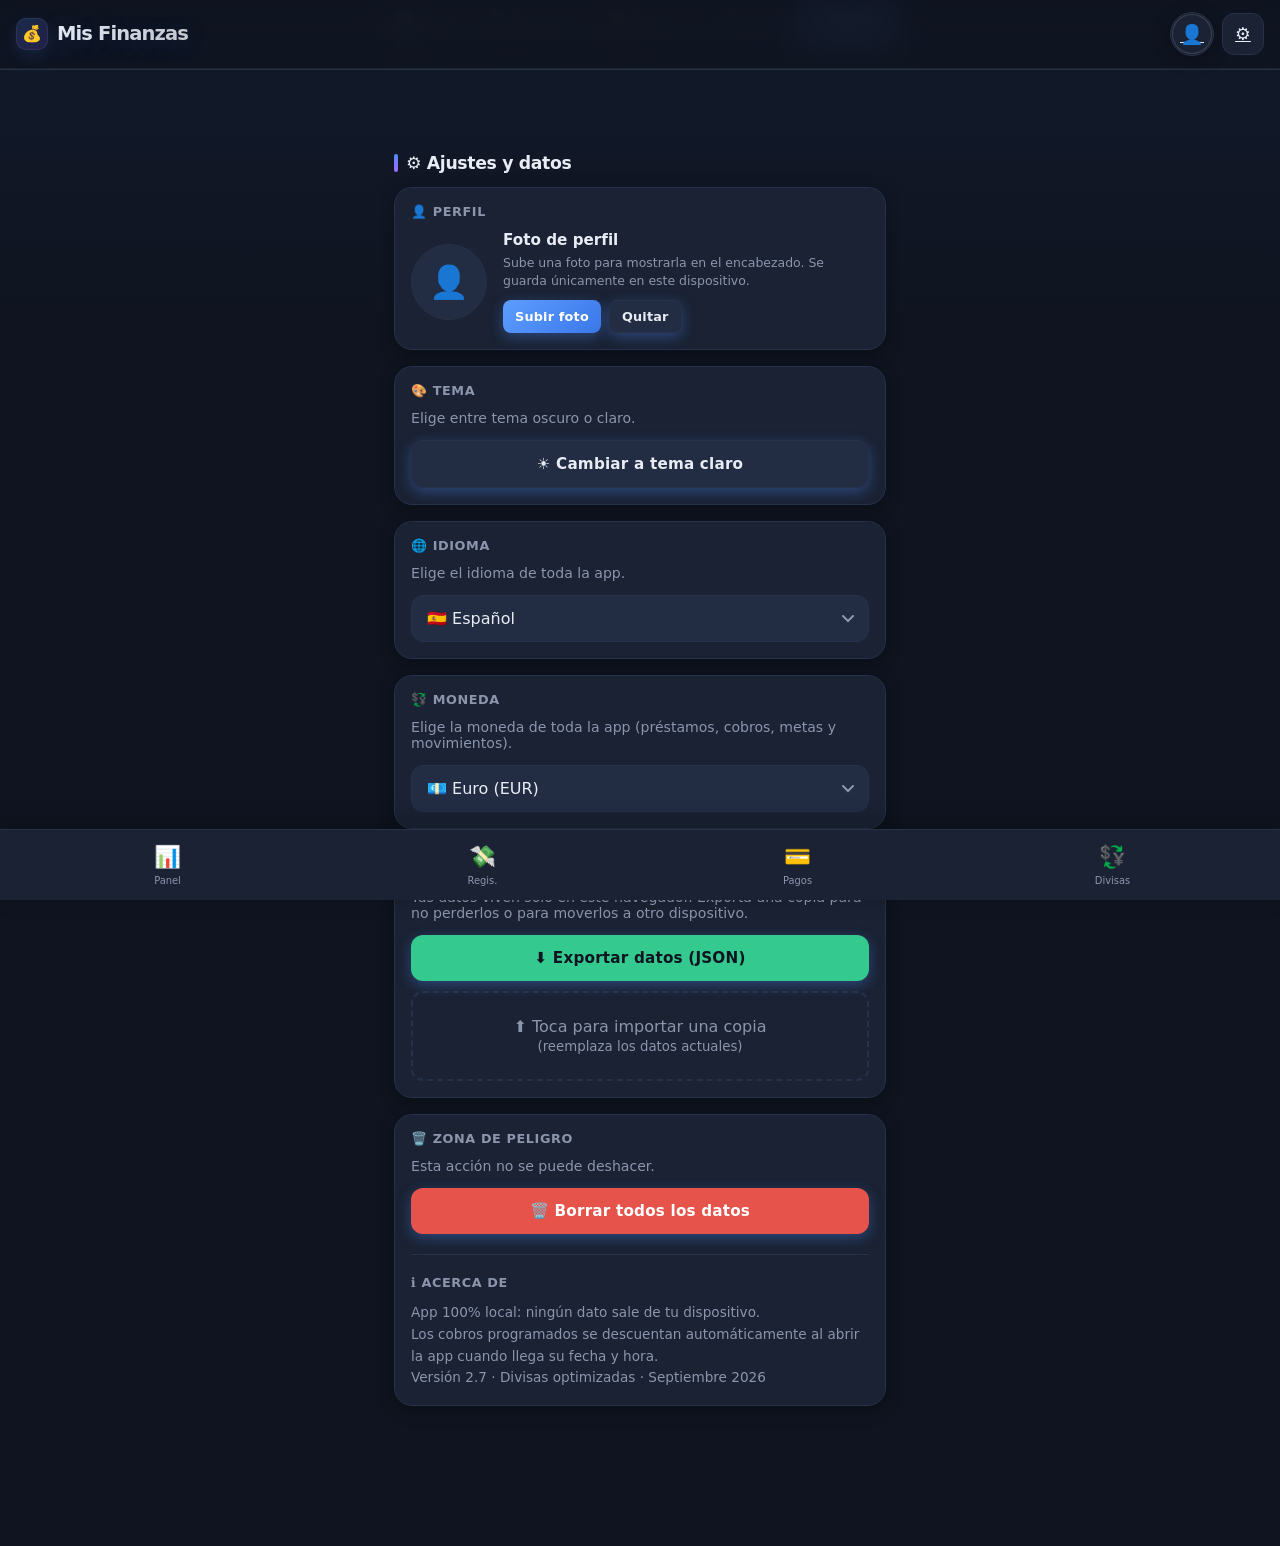
==== commit 769b5bb5: "Add files via upload" ====
--- a/Ajustes.html
+++ b/Ajustes.html
@@ -9,21 +9,21 @@
 </head>
 <body data-page-view="ajustes">
 <header>
-  <h1>💰 <span data-i18n="brand">Mis Finanzas</span></h1>
+  <h1 class="brand-lockup"><span class="brand-logo" aria-hidden="true">💰</span><span class="brand-word" data-i18n="brand">Mis Finanzas</span></h1>
   <div class="header-actions">
     <a class="profile-btn" href="Ajustes.html" title="Perfil"><span id="headerProfileAvatar">👤</span></a>
     <a class="icon-btn" href="Ajustes.html" title="Ajustes">⚙️</a>
   </div>
 </header>
 <nav class="nav-page">
-  <a href="panel.html" data-view="panel">📊 Panel</a>
+  <a href="index.html" data-view="panel">📊 Panel</a>
   <a href="regis.html" data-view="movimientos">💸 Registros</a>
   <a href="pagos.html" data-view="cobros">💳 Pagos</a>
   <a href="divisas.html" data-view="divisas">💱 Divisas</a>
   <a href="Ajustes.html" data-view="ajustes" class="active">⚙️ Ajustes</a>
 </nav>
 <nav class="bottom"><div class="inner">
-  <a class="nav-btn" data-view="panel" href="panel.html"><span class="ico">📊</span><span>Panel</span></a>
+  <a class="nav-btn" data-view="panel" href="index.html"><span class="ico">📊</span><span>Panel</span></a>
   <a class="nav-btn" data-view="movimientos" href="regis.html"><span class="ico">💸</span><span>Regis.</span></a>
   <a class="nav-btn" data-view="cobros" href="pagos.html"><span class="ico">💳</span><span>Pagos</span></a>
   <a class="nav-btn" data-view="divisas" href="divisas.html"><span class="ico">💱</span><span>Divisas</span></a>
--- a/Ajustes.css
+++ b/Ajustes.css
@@ -694,3 +694,92 @@
 nav.bottom a.nav-btn{flex:1;background:none;border:none;color:var(--muted);cursor:pointer;font-size:.62rem;display:flex;flex-direction:column;align-items:center;gap:4px;padding:7px 8px 8px;border-radius:12px;text-decoration:none;min-width:56px;}
 nav.bottom a.nav-btn.active{color:var(--accent);font-weight:700;}
 nav.bottom a.nav-btn .ico{font-size:1.35rem;line-height:1;display:grid;place-items:center;width:28px;height:28px;}
+
+
+/* ==========================================================
+   POLISH UI v3 — tarjetas, presupuesto, perfil y movimientos
+   ========================================================== */
+header{
+  padding-top:calc(12px + env(safe-area-inset-top));
+  padding-bottom:12px;
+  background:linear-gradient(180deg,rgba(15,20,32,.98),rgba(15,20,32,.88));
+  backdrop-filter:blur(16px);
+  -webkit-backdrop-filter:blur(16px);
+  border-bottom:1px solid rgba(255,255,255,.06);
+}
+header h1,.brand-title{font-size:1.22rem!important;letter-spacing:-.045em!important;line-height:1.05;text-shadow:0 4px 24px rgba(79,140,255,.22);}
+header h1::first-letter{filter:drop-shadow(0 3px 8px rgba(79,140,255,.3));}
+.profile-btn{width:44px;height:44px;border-radius:50%;overflow:hidden;isolation:isolate;position:relative;flex:0 0 44px;}
+.profile-btn span{width:100%;height:100%;display:grid;place-items:center;overflow:hidden;}
+.profile-btn img,.profile-preview img{width:100%!important;height:100%!important;max-width:none!important;max-height:none!important;display:block;object-fit:cover;object-position:center;border-radius:50%;}
+.profile-btn::after{content:'';position:absolute;inset:1px;border-radius:50%;box-shadow:inset 0 0 0 1px rgba(255,255,255,.14);pointer-events:none;}
+
+/* Presupuestos: el cuadro completo es una única zona táctil estable. */
+#listaPres{display:flex;flex-direction:column;gap:12px;margin-top:14px;}
+.budget-item{
+  position:relative!important;
+  display:block!important;
+  width:100%!important;
+  box-sizing:border-box!important;
+  min-height:116px;
+  padding:17px 43px 15px 17px!important;
+  margin:0!important;
+  cursor:pointer!important;
+  touch-action:manipulation!important;
+  -webkit-tap-highlight-color:transparent;
+  user-select:none;
+  -webkit-user-select:none;
+  overflow:hidden;
+  transform:translateZ(0);
+  transition:transform .2s cubic-bezier(.22,1,.36,1),border-color .2s,box-shadow .2s,background .2s;
+}
+.budget-item *{pointer-events:none!important;}
+.budget-item::after{content:'›';position:absolute;right:15px;top:50%;transform:translateY(-50%);font-size:1.5rem;color:var(--muted);opacity:.65;pointer-events:none!important;transition:transform .2s,color .2s;}
+.budget-item:hover{transform:translateY(-2px)!important;box-shadow:0 12px 28px rgba(0,0,0,.18)!important;}
+.budget-item:hover::after{transform:translate(3px,-50%);color:var(--accent);}
+.budget-item:active{transform:scale(.985)!important;}
+
+/* Movimientos con identidad visual de ingreso/gasto y microanimación. */
+.mov-row{cursor:pointer;position:relative;transition:background .2s,transform .18s,box-shadow .18s;}
+.mov-row td{transition:background .2s;}
+.mov-row:hover td{background:rgba(79,140,255,.055)!important;}
+.mov-row:active td{background:rgba(79,140,255,.1)!important;}
+.movement-icon{display:inline-grid;place-items:center;width:25px;height:25px;margin-right:7px;border-radius:8px;font-weight:900;font-size:.9rem;vertical-align:middle;transition:transform .22s,box-shadow .22s;}
+.movement-icon.ingreso{background:rgba(45,191,119,.13);color:var(--green);box-shadow:inset 0 0 0 1px rgba(45,191,119,.14);}
+.movement-icon.gasto{background:rgba(239,91,91,.13);color:var(--red);box-shadow:inset 0 0 0 1px rgba(239,91,91,.14);}
+.mov-row:hover .movement-icon{transform:translateY(-1px) scale(1.06);}
+.movement-ingreso td:last-child,.movement-gasto td:last-child{font-weight:800;}
+
+/* Aparición escalonada, sin hacer que el contenido salte. */
+#tablaMov .mov-row,#listaPres .budget-item,#listaMetas .goal-card,#listaPrestamos .loan-card{animation:recordIn .38s cubic-bezier(.22,1,.36,1) both;}
+#tablaMov .mov-row:nth-child(2),#listaPres .budget-item:nth-child(2),#listaMetas .goal-card:nth-child(2),#listaPrestamos .loan-card:nth-child(2){animation-delay:.035s;}
+#tablaMov .mov-row:nth-child(3),#listaPres .budget-item:nth-child(3),#listaMetas .goal-card:nth-child(3),#listaPrestamos .loan-card:nth-child(3){animation-delay:.07s;}
+#tablaMov .mov-row:nth-child(4),#listaPres .budget-item:nth-child(4),#listaMetas .goal-card:nth-child(4),#listaPrestamos .loan-card:nth-child(4){animation-delay:.105s;}
+
+/* Modal más limpio y botones más claros. */
+.modal-card{box-shadow:0 24px 70px rgba(0,0,0,.42),0 0 0 1px rgba(255,255,255,.035);}
+.modal-card .btn{transition:transform .18s cubic-bezier(.22,1,.36,1),box-shadow .18s,filter .18s;}
+.modal-card .btn:active{transform:scale(.97);}
+.toast{backdrop-filter:blur(12px);-webkit-backdrop-filter:blur(12px);}
+
+/* Marca del panel: más presencia sin ocupar espacio. */
+body[data-page-view="panel"] header h1{font-size:1.3rem!important;}
+body[data-page-view="panel"] main{animation:pageEnter .42s cubic-bezier(.22,1,.36,1) both;}
+@keyframes pageEnter{from{opacity:0;transform:translateY(8px)}to{opacity:1;transform:none}}
+@keyframes recordIn{from{opacity:0;transform:translateY(8px) scale(.985)}to{opacity:1;transform:none}}
+@media(max-width:560px){
+  header h1,.brand-title{font-size:1.08rem!important;}
+  body[data-page-view="panel"] header h1{font-size:1.14rem!important;}
+  .budget-item{min-height:112px;padding:15px 40px 13px 15px!important;}
+  .movement-icon{width:24px;height:24px;margin-right:6px;}
+}
+@media(prefers-reduced-motion:reduce){
+  #tablaMov .mov-row,#listaPres .budget-item,#listaMetas .goal-card,#listaPrestamos .loan-card,body[data-page-view="panel"] main{animation:none!important;}
+}
+
+/* Marca refinada */
+.brand-lockup{display:flex!important;align-items:center;gap:9px!important;}
+.brand-logo{display:grid;place-items:center;width:32px;height:32px;border-radius:10px;background:linear-gradient(145deg,rgba(79,140,255,.18),rgba(145,91,255,.16));box-shadow:inset 0 0 0 1px rgba(255,255,255,.07),0 6px 18px rgba(79,140,255,.12);font-size:1rem;transform:translateZ(0);transition:transform .25s cubic-bezier(.22,1,.36,1),box-shadow .25s;}
+.brand-lockup:hover .brand-logo{transform:rotate(-4deg) scale(1.06);box-shadow:inset 0 0 0 1px rgba(255,255,255,.1),0 8px 24px rgba(79,140,255,.18);}
+.brand-word{background:linear-gradient(90deg,var(--text),rgba(255,255,255,.78));-webkit-background-clip:text;background-clip:text;color:transparent;}
+@media(max-width:560px){.brand-logo{width:29px;height:29px;border-radius:9px;font-size:.9rem}.brand-lockup{gap:7px!important;}}
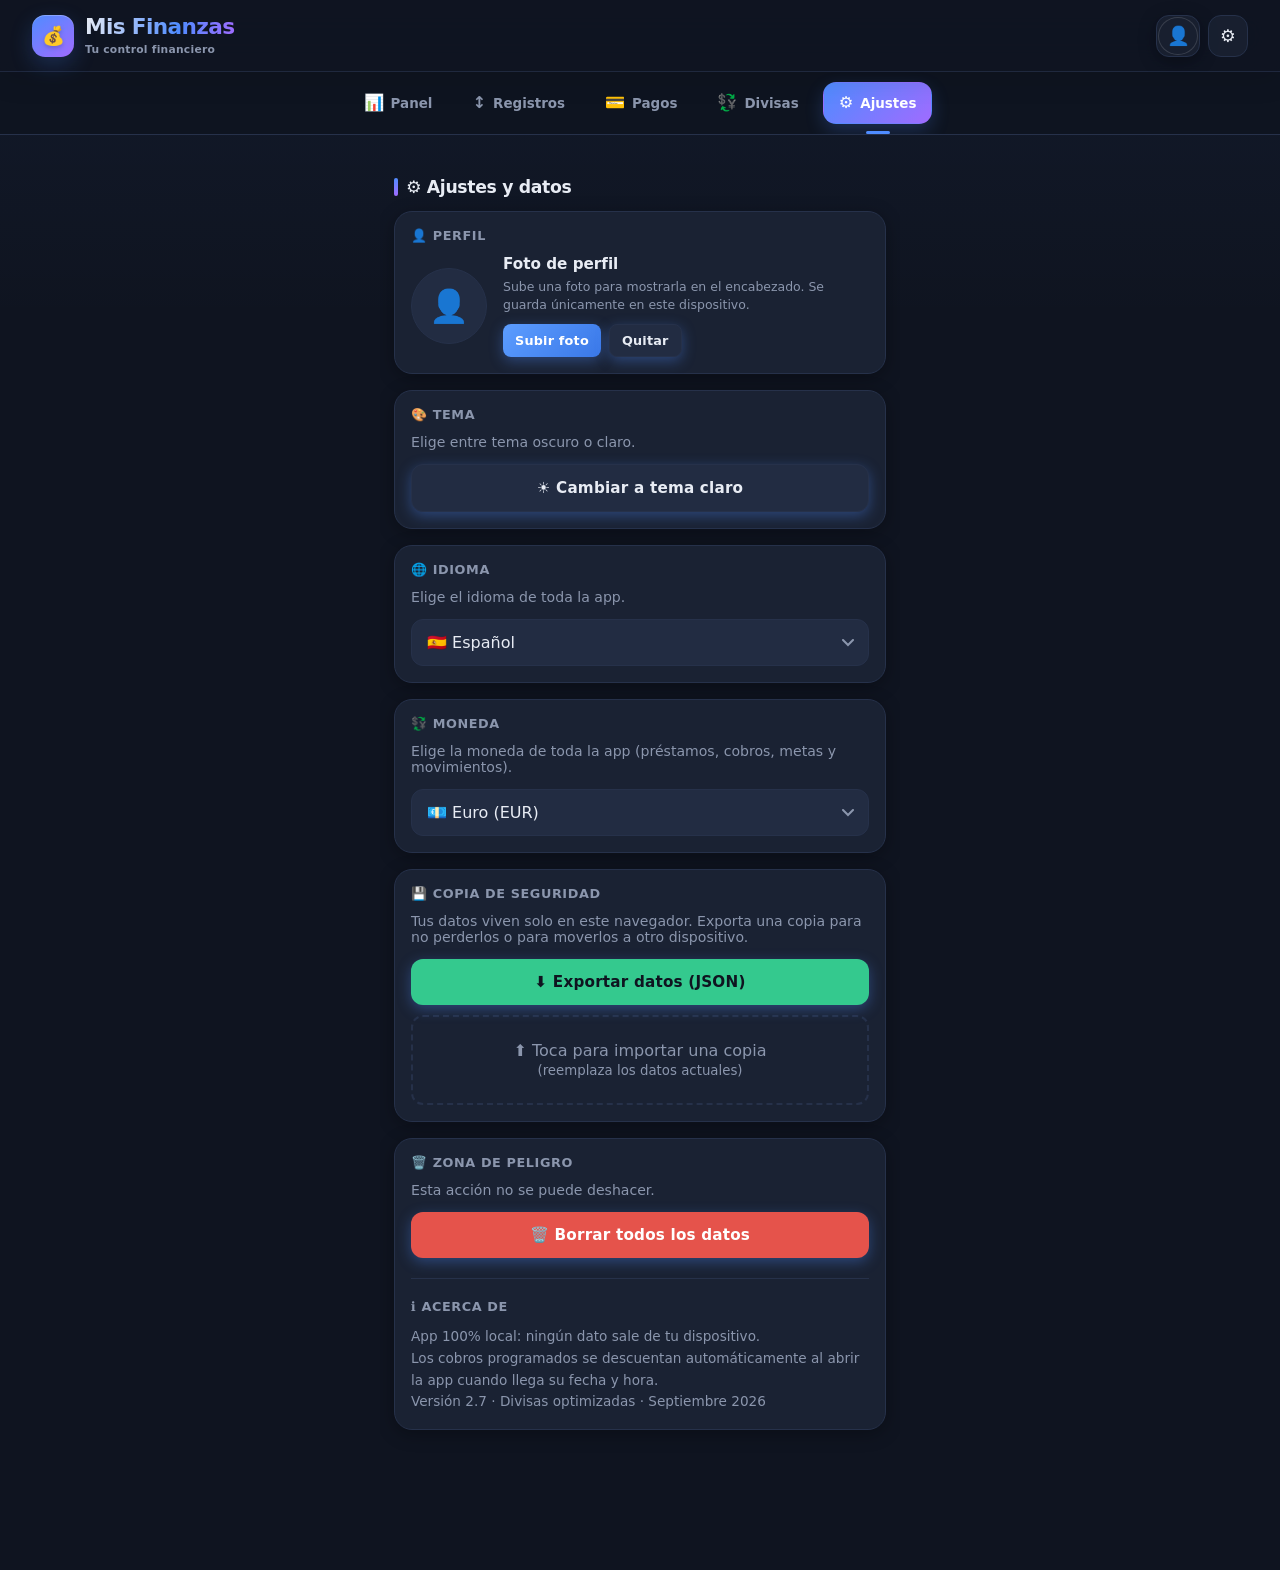
==== commit 80c54162: "Add files via upload" ====
--- a/Ajustes.html
+++ b/Ajustes.html
@@ -8,26 +8,26 @@
 <link rel="stylesheet" href="Ajustes.css">
 </head>
 <body data-page-view="ajustes">
-<header>
-  <h1 class="brand-lockup"><span class="brand-logo" aria-hidden="true">💰</span><span class="brand-word" data-i18n="brand">Mis Finanzas</span></h1>
+<header class="app-header">
+  <div class="brand-lockup">
+    <div class="brand-logo" aria-hidden="true"><span>💰</span></div>
+    <div class="brand-copy">
+      <span class="brand-word" data-i18n="brand">Mis Finanzas</span>
+      <small>Tu control financiero</small>
+    </div>
+  </div>
   <div class="header-actions">
-    <a class="profile-btn" href="Ajustes.html" title="Perfil"><span id="headerProfileAvatar">👤</span></a>
-    <a class="icon-btn" href="Ajustes.html" title="Ajustes">⚙️</a>
+    <a class="profile-btn" href="Ajustes.html" title="Perfil" aria-label="Perfil"><span id="headerProfileAvatar">👤</span></a>
+    <a class="icon-btn" href="Ajustes.html" title="Ajustes" aria-label="Ajustes">⚙️</a>
   </div>
 </header>
-<nav class="nav-page">
-  <a href="index.html" data-view="panel">📊 Panel</a>
-  <a href="regis.html" data-view="movimientos">💸 Registros</a>
-  <a href="pagos.html" data-view="cobros">💳 Pagos</a>
-  <a href="divisas.html" data-view="divisas">💱 Divisas</a>
-  <a href="Ajustes.html" data-view="ajustes" class="active">⚙️ Ajustes</a>
+<nav class="nav-page" aria-label="Navegación principal">
+  <a href="index.html" data-view="panel"><span class="nav-icon">📊</span><span>Panel</span></a>
+  <a href="regis.html" data-view="movimientos"><span class="nav-icon">↕️</span><span>Registros</span></a>
+  <a href="pagos.html" data-view="cobros"><span class="nav-icon">💳</span><span>Pagos</span></a>
+  <a href="divisas.html" data-view="divisas"><span class="nav-icon">💱</span><span>Divisas</span></a>
+  <a href="Ajustes.html" data-view="ajustes" class="active"><span class="nav-icon">⚙️</span><span>Ajustes</span></a>
 </nav>
-<nav class="bottom"><div class="inner">
-  <a class="nav-btn" data-view="panel" href="index.html"><span class="ico">📊</span><span>Panel</span></a>
-  <a class="nav-btn" data-view="movimientos" href="regis.html"><span class="ico">💸</span><span>Regis.</span></a>
-  <a class="nav-btn" data-view="cobros" href="pagos.html"><span class="ico">💳</span><span>Pagos</span></a>
-  <a class="nav-btn" data-view="divisas" href="divisas.html"><span class="ico">💱</span><span>Divisas</span></a>
-</div></nav>
 <div class="fab-wrap" id="fabWrap"><div class="fab-menu" id="fabMenu"></div><button class="fab" id="fabBtn" aria-label="Nuevo registro">＋</button></div>
 <div class="toast" id="toast"></div>
 
--- a/Ajustes.css
+++ b/Ajustes.css
@@ -783,3 +783,74 @@
 .brand-lockup:hover .brand-logo{transform:rotate(-4deg) scale(1.06);box-shadow:inset 0 0 0 1px rgba(255,255,255,.1),0 8px 24px rgba(79,140,255,.18);}
 .brand-word{background:linear-gradient(90deg,var(--text),rgba(255,255,255,.78));-webkit-background-clip:text;background-clip:text;color:transparent;}
 @media(max-width:560px){.brand-logo{width:29px;height:29px;border-radius:9px;font-size:.9rem}.brand-lockup{gap:7px!important;}}
+
+/* ============================================================
+   APP HEADER + NAVEGACIÓN SUPERIOR — REDISEÑO
+   ============================================================ */
+.app-header{
+  min-height:72px; padding:12px clamp(16px,3vw,32px);
+  display:flex; align-items:center; justify-content:space-between; gap:16px;
+  position:sticky; top:0; z-index:80;
+  background:color-mix(in srgb,var(--bg) 88%,transparent);
+  backdrop-filter:blur(18px) saturate(1.25);
+  -webkit-backdrop-filter:blur(18px) saturate(1.25);
+  border-bottom:1px solid color-mix(in srgb,var(--border) 72%,transparent);
+  box-shadow:0 8px 28px rgba(0,0,0,.10);
+}
+.brand-lockup{display:flex!important;align-items:center;gap:11px!important;min-width:0;}
+.brand-logo{width:42px!important;height:42px!important;border-radius:13px!important;display:grid!important;place-items:center!important;
+  background:linear-gradient(145deg,var(--accent),var(--purple));
+  box-shadow:0 8px 22px rgba(79,140,255,.22),inset 0 1px 0 rgba(255,255,255,.25)!important;
+  font-size:1.15rem!important;flex:none;}
+.brand-logo span{filter:drop-shadow(0 2px 2px rgba(0,0,0,.18));}
+.brand-copy{display:flex;flex-direction:column;min-width:0;line-height:1.05;}
+.brand-word{font-size:1.35rem;font-weight:850;letter-spacing:-.6px;
+  background:linear-gradient(100deg,var(--text) 0%,var(--accent) 62%,var(--purple) 100%);
+  -webkit-background-clip:text;background-clip:text;color:transparent;}
+.brand-copy small{margin-top:5px;color:var(--muted);font-size:.67rem;font-weight:600;letter-spacing:.25px;}
+.header-actions{display:flex;align-items:center;gap:8px;flex:none;}
+.profile-btn,.icon-btn{width:42px;height:42px;border-radius:13px;display:grid;place-items:center;text-decoration:none;
+  background:color-mix(in srgb,var(--card) 88%,transparent);border:1px solid var(--border);
+  color:var(--text);transition:transform .18s ease,border-color .18s ease,box-shadow .18s ease,background .18s ease;}
+.profile-btn:hover,.icon-btn:hover{transform:translateY(-2px);border-color:var(--accent);box-shadow:0 8px 20px rgba(79,140,255,.13);}
+.profile-btn:active,.icon-btn:active{transform:scale(.94);}
+.profile-btn{overflow:hidden;padding:0;}
+.profile-btn span{width:100%;height:100%;display:grid;place-items:center;font-size:1.15rem;}
+.profile-btn img{width:100%!important;height:100%!important;object-fit:cover!important;display:block;}
+
+.nav-page{position:sticky!important;top:72px;z-index:70;display:flex!important;align-items:center;justify-content:center;gap:8px;
+  padding:10px clamp(12px,3vw,32px);margin:0;
+  background:color-mix(in srgb,var(--bg) 91%,transparent);backdrop-filter:blur(16px);
+  -webkit-backdrop-filter:blur(16px);border-bottom:1px solid var(--border);
+  overflow-x:auto;scrollbar-width:none;}
+.nav-page::-webkit-scrollbar{display:none;}
+.nav-page a{position:relative;display:flex;align-items:center;justify-content:center;gap:7px;
+  min-height:42px;padding:9px 15px;border:1px solid transparent;border-radius:13px;
+  background:transparent;color:var(--muted);text-decoration:none;font-size:.84rem;font-weight:700;white-space:nowrap;
+  transition:transform .18s ease,color .18s ease,background .18s ease,border-color .18s ease,box-shadow .18s ease;}
+.nav-page a:hover{color:var(--text);background:var(--card);border-color:var(--border);transform:translateY(-1px);}
+.nav-page a.active{color:#fff;background:linear-gradient(135deg,var(--accent),var(--purple));border-color:transparent;
+  box-shadow:0 7px 18px rgba(79,140,255,.22);}
+.nav-page a.active::after{content:'';position:absolute;bottom:-11px;left:50%;width:24px;height:3px;border-radius:99px;transform:translateX(-50%);background:var(--accent);}
+.nav-icon{font-size:1.02rem;line-height:1;display:inline-grid;place-items:center;}
+
+/* Contenido comienza después de las dos barras superiores */
+main{padding-top:18px!important;}
+
+@media(max-width:768px){
+  .app-header{min-height:66px;padding:10px 12px;position:sticky;}
+  .brand-logo{width:38px!important;height:38px!important;border-radius:12px!important;font-size:1rem!important;}
+  .brand-word{font-size:1.15rem;letter-spacing:-.4px;}
+  .brand-copy small{font-size:.59rem;margin-top:4px;}
+  .profile-btn,.icon-btn{width:38px;height:38px;border-radius:11px;}
+  .nav-page{top:66px;justify-content:flex-start;padding:8px 10px;gap:6px;}
+  .nav-page a{min-height:40px;padding:8px 12px;font-size:.76rem;border-radius:12px;}
+  .nav-page a.active::after{bottom:-9px;}
+  .nav-icon{font-size:.94rem;}
+  main{padding:12px 14px 110px!important;}
+}
+@media(max-width:380px){
+  .brand-copy small{display:none;}
+  .brand-word{font-size:1.05rem;}
+  .nav-page a{padding:8px 10px;font-size:.72rem;}
+}
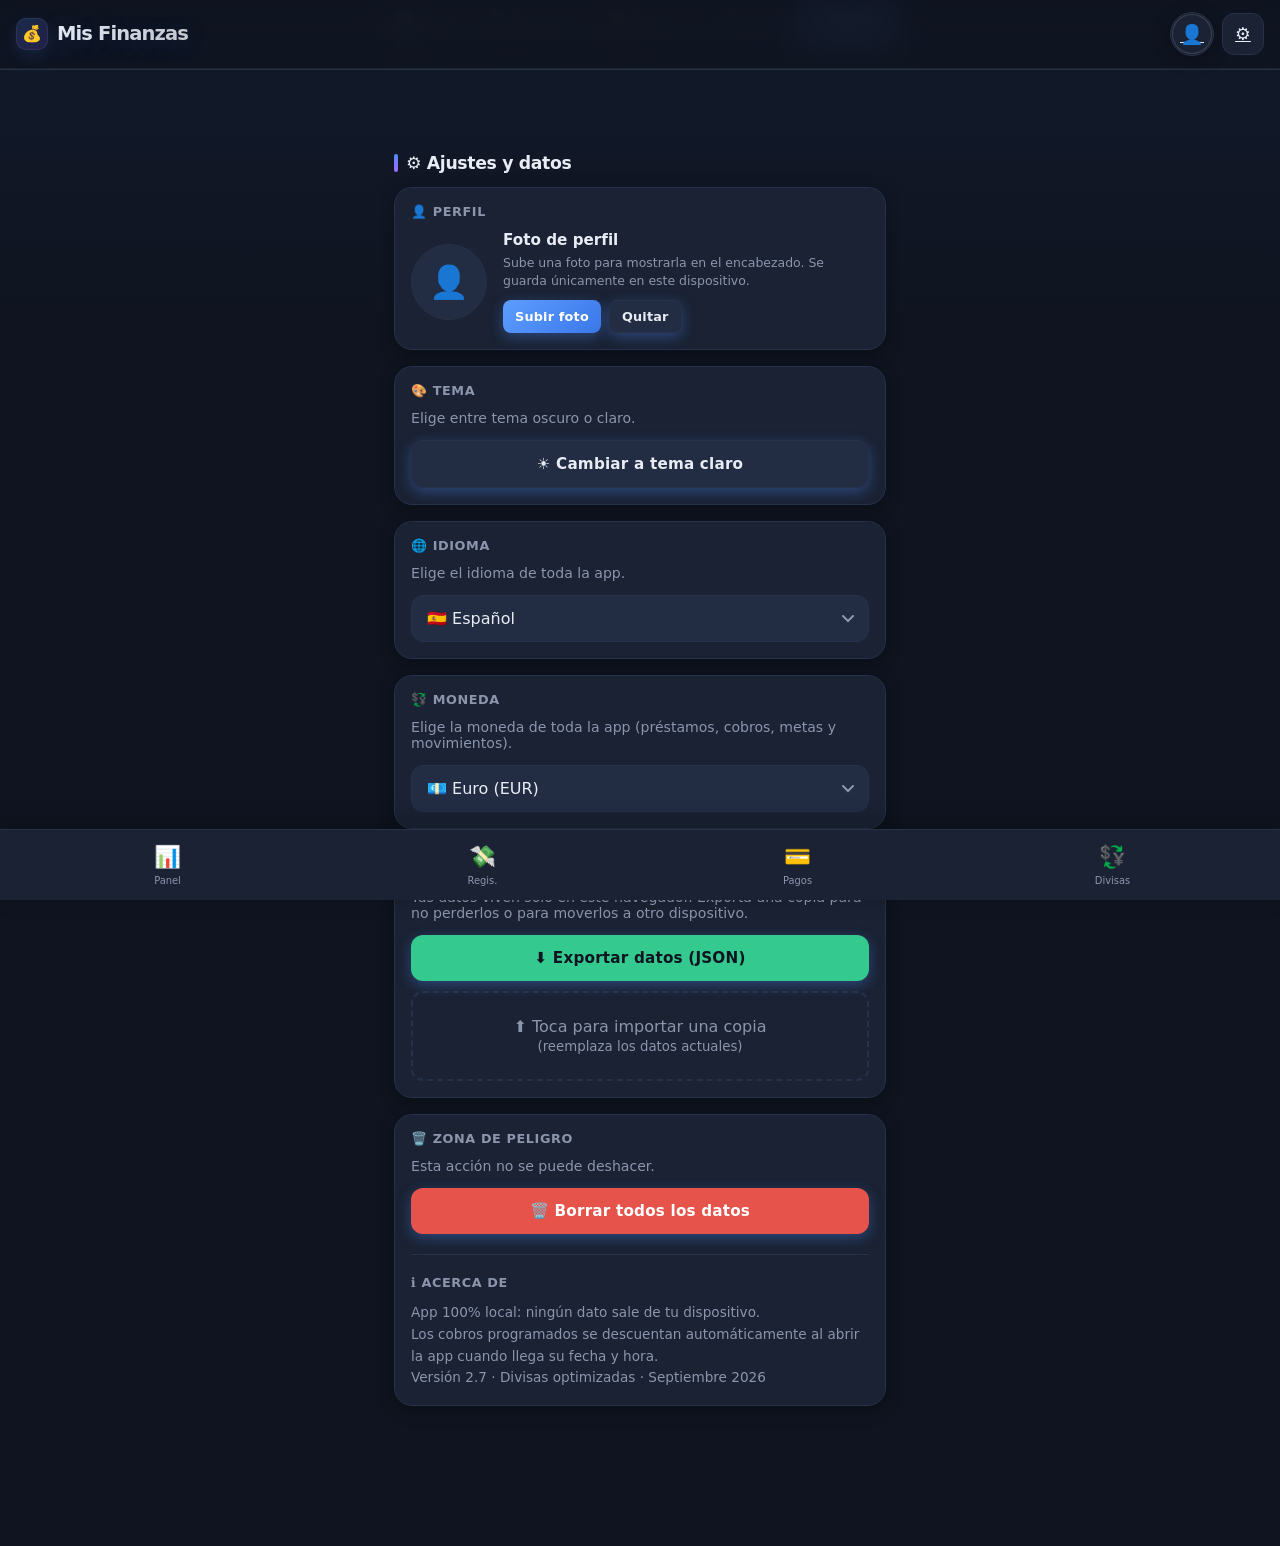
==== commit 3d4a201f: "Add files via upload" ====
--- a/Ajustes.html
+++ b/Ajustes.html
@@ -8,26 +8,26 @@
 <link rel="stylesheet" href="Ajustes.css">
 </head>
 <body data-page-view="ajustes">
-<header class="app-header">
-  <div class="brand-lockup">
-    <div class="brand-logo" aria-hidden="true"><span>💰</span></div>
-    <div class="brand-copy">
-      <span class="brand-word" data-i18n="brand">Mis Finanzas</span>
-      <small>Tu control financiero</small>
-    </div>
-  </div>
+<header>
+  <h1 class="brand-lockup"><span class="brand-logo" aria-hidden="true">💰</span><span class="brand-word" data-i18n="brand">Mis Finanzas</span></h1>
   <div class="header-actions">
-    <a class="profile-btn" href="Ajustes.html" title="Perfil" aria-label="Perfil"><span id="headerProfileAvatar">👤</span></a>
-    <a class="icon-btn" href="Ajustes.html" title="Ajustes" aria-label="Ajustes">⚙️</a>
+    <a class="profile-btn" href="Ajustes.html" title="Perfil"><span id="headerProfileAvatar">👤</span></a>
+    <a class="icon-btn" href="Ajustes.html" title="Ajustes">⚙️</a>
   </div>
 </header>
-<nav class="nav-page" aria-label="Navegación principal">
-  <a href="index.html" data-view="panel"><span class="nav-icon">📊</span><span>Panel</span></a>
-  <a href="regis.html" data-view="movimientos"><span class="nav-icon">↕️</span><span>Registros</span></a>
-  <a href="pagos.html" data-view="cobros"><span class="nav-icon">💳</span><span>Pagos</span></a>
-  <a href="divisas.html" data-view="divisas"><span class="nav-icon">💱</span><span>Divisas</span></a>
-  <a href="Ajustes.html" data-view="ajustes" class="active"><span class="nav-icon">⚙️</span><span>Ajustes</span></a>
+<nav class="nav-page">
+  <a href="index.html" data-view="panel">📊 Panel</a>
+  <a href="regis.html" data-view="movimientos">💸 Registros</a>
+  <a href="pagos.html" data-view="cobros">💳 Pagos</a>
+  <a href="divisas.html" data-view="divisas">💱 Divisas</a>
+  <a href="Ajustes.html" data-view="ajustes" class="active">⚙️ Ajustes</a>
 </nav>
+<nav class="bottom"><div class="inner">
+  <a class="nav-btn" data-view="panel" href="index.html"><span class="ico">📊</span><span>Panel</span></a>
+  <a class="nav-btn" data-view="movimientos" href="regis.html"><span class="ico">💸</span><span>Regis.</span></a>
+  <a class="nav-btn" data-view="cobros" href="pagos.html"><span class="ico">💳</span><span>Pagos</span></a>
+  <a class="nav-btn" data-view="divisas" href="divisas.html"><span class="ico">💱</span><span>Divisas</span></a>
+</div></nav>
 <div class="fab-wrap" id="fabWrap"><div class="fab-menu" id="fabMenu"></div><button class="fab" id="fabBtn" aria-label="Nuevo registro">＋</button></div>
 <div class="toast" id="toast"></div>
 
--- a/Ajustes.css
+++ b/Ajustes.css
@@ -783,74 +783,3 @@
 .brand-lockup:hover .brand-logo{transform:rotate(-4deg) scale(1.06);box-shadow:inset 0 0 0 1px rgba(255,255,255,.1),0 8px 24px rgba(79,140,255,.18);}
 .brand-word{background:linear-gradient(90deg,var(--text),rgba(255,255,255,.78));-webkit-background-clip:text;background-clip:text;color:transparent;}
 @media(max-width:560px){.brand-logo{width:29px;height:29px;border-radius:9px;font-size:.9rem}.brand-lockup{gap:7px!important;}}
-
-/* ============================================================
-   APP HEADER + NAVEGACIÓN SUPERIOR — REDISEÑO
-   ============================================================ */
-.app-header{
-  min-height:72px; padding:12px clamp(16px,3vw,32px);
-  display:flex; align-items:center; justify-content:space-between; gap:16px;
-  position:sticky; top:0; z-index:80;
-  background:color-mix(in srgb,var(--bg) 88%,transparent);
-  backdrop-filter:blur(18px) saturate(1.25);
-  -webkit-backdrop-filter:blur(18px) saturate(1.25);
-  border-bottom:1px solid color-mix(in srgb,var(--border) 72%,transparent);
-  box-shadow:0 8px 28px rgba(0,0,0,.10);
-}
-.brand-lockup{display:flex!important;align-items:center;gap:11px!important;min-width:0;}
-.brand-logo{width:42px!important;height:42px!important;border-radius:13px!important;display:grid!important;place-items:center!important;
-  background:linear-gradient(145deg,var(--accent),var(--purple));
-  box-shadow:0 8px 22px rgba(79,140,255,.22),inset 0 1px 0 rgba(255,255,255,.25)!important;
-  font-size:1.15rem!important;flex:none;}
-.brand-logo span{filter:drop-shadow(0 2px 2px rgba(0,0,0,.18));}
-.brand-copy{display:flex;flex-direction:column;min-width:0;line-height:1.05;}
-.brand-word{font-size:1.35rem;font-weight:850;letter-spacing:-.6px;
-  background:linear-gradient(100deg,var(--text) 0%,var(--accent) 62%,var(--purple) 100%);
-  -webkit-background-clip:text;background-clip:text;color:transparent;}
-.brand-copy small{margin-top:5px;color:var(--muted);font-size:.67rem;font-weight:600;letter-spacing:.25px;}
-.header-actions{display:flex;align-items:center;gap:8px;flex:none;}
-.profile-btn,.icon-btn{width:42px;height:42px;border-radius:13px;display:grid;place-items:center;text-decoration:none;
-  background:color-mix(in srgb,var(--card) 88%,transparent);border:1px solid var(--border);
-  color:var(--text);transition:transform .18s ease,border-color .18s ease,box-shadow .18s ease,background .18s ease;}
-.profile-btn:hover,.icon-btn:hover{transform:translateY(-2px);border-color:var(--accent);box-shadow:0 8px 20px rgba(79,140,255,.13);}
-.profile-btn:active,.icon-btn:active{transform:scale(.94);}
-.profile-btn{overflow:hidden;padding:0;}
-.profile-btn span{width:100%;height:100%;display:grid;place-items:center;font-size:1.15rem;}
-.profile-btn img{width:100%!important;height:100%!important;object-fit:cover!important;display:block;}
-
-.nav-page{position:sticky!important;top:72px;z-index:70;display:flex!important;align-items:center;justify-content:center;gap:8px;
-  padding:10px clamp(12px,3vw,32px);margin:0;
-  background:color-mix(in srgb,var(--bg) 91%,transparent);backdrop-filter:blur(16px);
-  -webkit-backdrop-filter:blur(16px);border-bottom:1px solid var(--border);
-  overflow-x:auto;scrollbar-width:none;}
-.nav-page::-webkit-scrollbar{display:none;}
-.nav-page a{position:relative;display:flex;align-items:center;justify-content:center;gap:7px;
-  min-height:42px;padding:9px 15px;border:1px solid transparent;border-radius:13px;
-  background:transparent;color:var(--muted);text-decoration:none;font-size:.84rem;font-weight:700;white-space:nowrap;
-  transition:transform .18s ease,color .18s ease,background .18s ease,border-color .18s ease,box-shadow .18s ease;}
-.nav-page a:hover{color:var(--text);background:var(--card);border-color:var(--border);transform:translateY(-1px);}
-.nav-page a.active{color:#fff;background:linear-gradient(135deg,var(--accent),var(--purple));border-color:transparent;
-  box-shadow:0 7px 18px rgba(79,140,255,.22);}
-.nav-page a.active::after{content:'';position:absolute;bottom:-11px;left:50%;width:24px;height:3px;border-radius:99px;transform:translateX(-50%);background:var(--accent);}
-.nav-icon{font-size:1.02rem;line-height:1;display:inline-grid;place-items:center;}
-
-/* Contenido comienza después de las dos barras superiores */
-main{padding-top:18px!important;}
-
-@media(max-width:768px){
-  .app-header{min-height:66px;padding:10px 12px;position:sticky;}
-  .brand-logo{width:38px!important;height:38px!important;border-radius:12px!important;font-size:1rem!important;}
-  .brand-word{font-size:1.15rem;letter-spacing:-.4px;}
-  .brand-copy small{font-size:.59rem;margin-top:4px;}
-  .profile-btn,.icon-btn{width:38px;height:38px;border-radius:11px;}
-  .nav-page{top:66px;justify-content:flex-start;padding:8px 10px;gap:6px;}
-  .nav-page a{min-height:40px;padding:8px 12px;font-size:.76rem;border-radius:12px;}
-  .nav-page a.active::after{bottom:-9px;}
-  .nav-icon{font-size:.94rem;}
-  main{padding:12px 14px 110px!important;}
-}
-@media(max-width:380px){
-  .brand-copy small{display:none;}
-  .brand-word{font-size:1.05rem;}
-  .nav-page a{padding:8px 10px;font-size:.72rem;}
-}
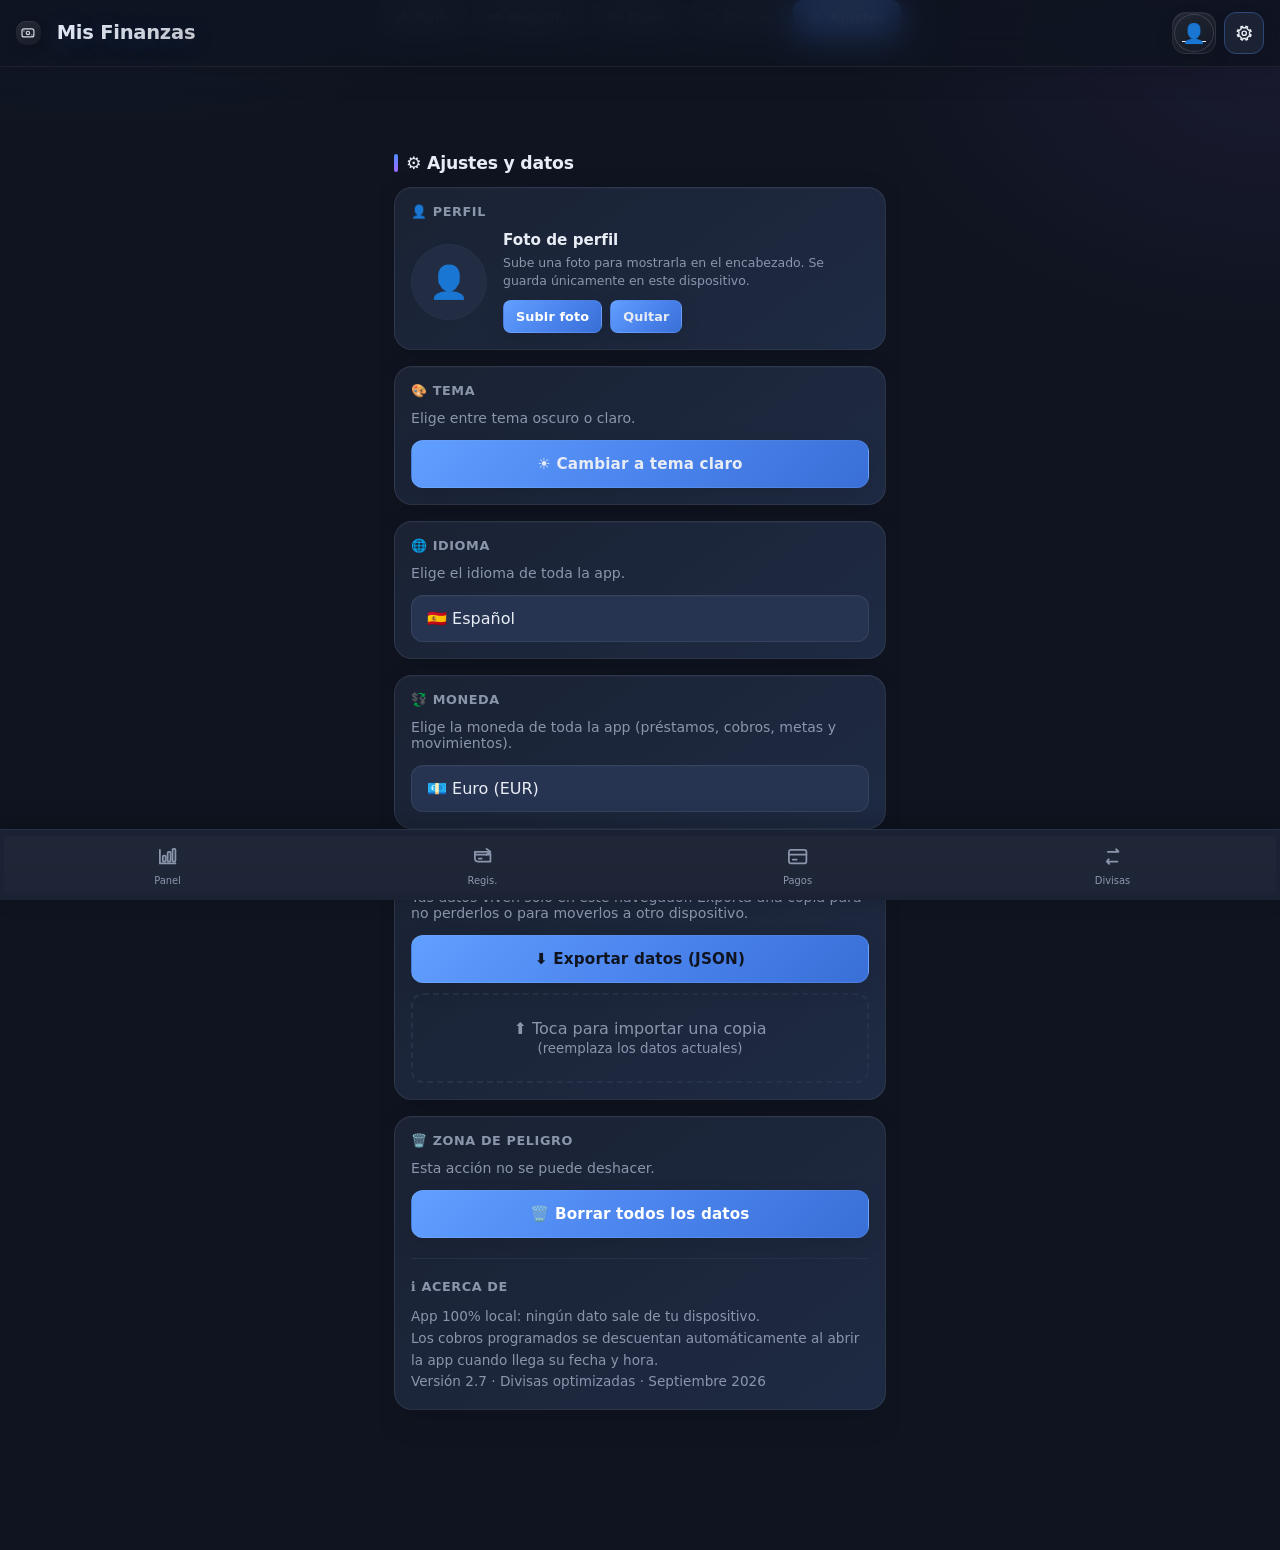
==== commit 10f44de9: "Add files via upload" ====
--- a/Ajustes.html
+++ b/Ajustes.html
@@ -9,24 +9,24 @@
 </head>
 <body data-page-view="ajustes">
 <header>
-  <h1 class="brand-lockup"><span class="brand-logo" aria-hidden="true">💰</span><span class="brand-word" data-i18n="brand">Mis Finanzas</span></h1>
+  <h1 class="brand-lockup"><span class="ui-icon-svg ui-icon-brand" aria-hidden="true"><svg viewBox="0 0 24 24"><rect x="3" y="6" width="18" height="12" rx="3"/><circle cx="12" cy="12" r="2.5"/><path d="M6 9h.01M18 15h.01"/></svg></span><span class="brand-word" data-i18n="brand">Mis Finanzas</span></h1>
   <div class="header-actions">
-    <a class="profile-btn" href="Ajustes.html" title="Perfil"><span id="headerProfileAvatar">👤</span></a>
-    <a class="icon-btn" href="Ajustes.html" title="Ajustes">⚙️</a>
+    <a class="profile-btn" href="Ajustes.html" title="Perfil"><span id="headerProfileAvatar" class="profile-avatar-icon"><span class="ui-icon-svg ui-icon-profile" aria-hidden="true"><svg viewBox="0 0 24 24"><circle cx="12" cy="8" r="3.5"/><path d="M5 20a7 7 0 0 1 14 0"/></svg></span></span></a>
+    <a class="icon-btn" href="Ajustes.html" title="Ajustes"><span class="ui-icon-svg" aria-hidden="true"><svg viewBox="0 0 24 24"><path d="m9.7 3 .6 2.1a7.5 7.5 0 0 1 3.4 0l.6-2.1 2.1.9-.8 2a7.5 7.5 0 0 1 2.4 2.4l2-.8.9 2.1-2.1.6a7.5 7.5 0 0 1 0 3.4l2.1.6-.9 2.1-2-.8a7.5 7.5 0 0 1-2.4 2.4l.8 2-2.1.9-.6-2.1a7.5 7.5 0 0 1-3.4 0l-.6 2.1-2.1-.9.8-2a7.5 7.5 0 0 1-2.4-2.4l-2 .8-.9-2.1 2.1-.6a7.5 7.5 0 0 1 0-3.4L3 9.6l.9-2.1 2 .8a7.5 7.5 0 0 1 2.4-2.4l-.8-2L9.7 3Z"/><circle cx="12" cy="12" r="2.8"/></svg></span></a>
   </div>
 </header>
 <nav class="nav-page">
-  <a href="index.html" data-view="panel">📊 Panel</a>
-  <a href="regis.html" data-view="movimientos">💸 Registros</a>
-  <a href="pagos.html" data-view="cobros">💳 Pagos</a>
-  <a href="divisas.html" data-view="divisas">💱 Divisas</a>
-  <a href="Ajustes.html" data-view="ajustes" class="active">⚙️ Ajustes</a>
+  <a href="index.html" data-view="panel"><span class="ui-icon-svg" aria-hidden="true"><svg viewBox="0 0 24 24"><path d="M4 19V5m0 14h16"/><rect x="7" y="11" width="3" height="6" rx="1"/><rect x="12" y="7" width="3" height="10" rx="1"/><rect x="17" y="4" width="3" height="13" rx="1"/></svg></span> Panel</a>
+  <a href="regis.html" data-view="movimientos"><span class="ui-icon-svg" aria-hidden="true"><svg viewBox="0 0 24 24"><path d="M4 7h13a3 3 0 0 1 3 3v7H7a3 3 0 0 1-3-3V7Z"/><path d="M4 10h16M8 14h3"/><path d="m16 4 4 3-4 3"/></svg></span> Registros</a>
+  <a href="pagos.html" data-view="cobros"><span class="ui-icon-svg" aria-hidden="true"><svg viewBox="0 0 24 24"><rect x="3" y="5" width="18" height="14" rx="2"/><path d="M3 10h18M7 15h4"/></svg></span> Pagos</a>
+  <a href="divisas.html" data-view="divisas"><span class="ui-icon-svg" aria-hidden="true"><svg viewBox="0 0 24 24"><path d="M7 7h11l-2.5-2.5M17 17H6l2.5 2.5M18 7a7 7 0 0 0-2-2.5M6 17a7 7 0 0 1 2-2.5"/></svg></span> Divisas</a>
+  <a href="Ajustes.html" data-view="ajustes" class="active"><span class="ui-icon-svg" aria-hidden="true"><svg viewBox="0 0 24 24"><path d="m9.7 3 .6 2.1a7.5 7.5 0 0 1 3.4 0l.6-2.1 2.1.9-.8 2a7.5 7.5 0 0 1 2.4 2.4l2-.8.9 2.1-2.1.6a7.5 7.5 0 0 1 0 3.4l2.1.6-.9 2.1-2-.8a7.5 7.5 0 0 1-2.4 2.4l.8 2-2.1.9-.6-2.1a7.5 7.5 0 0 1-3.4 0l-.6 2.1-2.1-.9.8-2a7.5 7.5 0 0 1-2.4-2.4l-2 .8-.9-2.1 2.1-.6a7.5 7.5 0 0 1 0-3.4L3 9.6l.9-2.1 2 .8a7.5 7.5 0 0 1 2.4-2.4l-.8-2L9.7 3Z"/><circle cx="12" cy="12" r="2.8"/></svg></span> Ajustes</a>
 </nav>
 <nav class="bottom"><div class="inner">
-  <a class="nav-btn" data-view="panel" href="index.html"><span class="ico">📊</span><span>Panel</span></a>
-  <a class="nav-btn" data-view="movimientos" href="regis.html"><span class="ico">💸</span><span>Regis.</span></a>
-  <a class="nav-btn" data-view="cobros" href="pagos.html"><span class="ico">💳</span><span>Pagos</span></a>
-  <a class="nav-btn" data-view="divisas" href="divisas.html"><span class="ico">💱</span><span>Divisas</span></a>
+  <a class="nav-btn" data-view="panel" href="index.html"><span class="ico ui-icon"><span class="ui-icon-svg" aria-hidden="true"><svg viewBox="0 0 24 24"><path d="M4 19V5m0 14h16"/><rect x="7" y="11" width="3" height="6" rx="1"/><rect x="12" y="7" width="3" height="10" rx="1"/><rect x="17" y="4" width="3" height="13" rx="1"/></svg></span></span><span>Panel</span></a>
+  <a class="nav-btn" data-view="movimientos" href="regis.html"><span class="ico ui-icon"><span class="ui-icon-svg" aria-hidden="true"><svg viewBox="0 0 24 24"><path d="M4 7h13a3 3 0 0 1 3 3v7H7a3 3 0 0 1-3-3V7Z"/><path d="M4 10h16M8 14h3"/><path d="m16 4 4 3-4 3"/></svg></span></span><span>Regis.</span></a>
+  <a class="nav-btn" data-view="cobros" href="pagos.html"><span class="ico ui-icon"><span class="ui-icon-svg" aria-hidden="true"><svg viewBox="0 0 24 24"><rect x="3" y="5" width="18" height="14" rx="2"/><path d="M3 10h18M7 15h4"/></svg></span></span><span>Pagos</span></a>
+  <a class="nav-btn" data-view="divisas" href="divisas.html"><span class="ico ui-icon"><span class="ui-icon-svg" aria-hidden="true"><svg viewBox="0 0 24 24"><path d="M7 7h11l-2.5-2.5M17 17H6l2.5 2.5M18 7a7 7 0 0 0-2-2.5M6 17a7 7 0 0 1 2-2.5"/></svg></span></span><span>Divisas</span></a>
 </div></nav>
 <div class="fab-wrap" id="fabWrap"><div class="fab-menu" id="fabMenu"></div><button class="fab" id="fabBtn" aria-label="Nuevo registro">＋</button></div>
 <div class="toast" id="toast"></div>
@@ -34,7 +34,7 @@
 <main>
   <div id="avisos"></div>
   <section id="view-ajustes" class="view active page-section">
-    <h2 class="section-title" data-i18n="set_title">⚙️ Ajustes y datos</h2>
+    <h2 class="section-title" data-i18n="set_title"><span class="ui-icon-svg" aria-hidden="true"><svg viewBox="0 0 24 24"><path d="m9.7 3 .6 2.1a7.5 7.5 0 0 1 3.4 0l.6-2.1 2.1.9-.8 2a7.5 7.5 0 0 1 2.4 2.4l2-.8.9 2.1-2.1.6a7.5 7.5 0 0 1 0 3.4l2.1.6-.9 2.1-2-.8a7.5 7.5 0 0 1-2.4 2.4l.8 2-2.1.9-.6-2.1a7.5 7.5 0 0 1-3.4 0l-.6 2.1-2.1-.9.8-2a7.5 7.5 0 0 1-2.4-2.4l-2 .8-.9-2.1 2.1-.6a7.5 7.5 0 0 1 0-3.4L3 9.6l.9-2.1 2 .8a7.5 7.5 0 0 1 2.4-2.4l-.8-2L9.7 3Z"/><circle cx="12" cy="12" r="2.8"/></svg></span> Ajustes y datos</h2>
     <div class="grid grid-2">
       <div class="card profile-settings-card">
         <h3 data-i18n="set_profile">👤 Perfil</h3>
--- a/Ajustes.css
+++ b/Ajustes.css
@@ -293,33 +293,23 @@
 
 
 
-  /* ===== CONTADOR TIPO CALENDARIO ===== */
-  .countdown-card{position:relative;perspective:160px;}
-  .countdown-number.flip{animation:calendarFlip .28s ease-in-out !important;}
-  @keyframes calendarFlip{
-    0%{transform:rotateX(0deg);opacity:1;}
-    45%{transform:rotateX(-90deg);opacity:.15;}
-    46%{transform:rotateX(90deg);opacity:.15;}
-    100%{transform:rotateX(0deg);opacity:1;}
-  }
-  .countdown-calendar{display:flex;align-items:flex-start;justify-content:flex-end;gap:4px;flex-wrap:nowrap;margin-top:3px;}
-  .countdown-unit{display:flex;flex-direction:column;align-items:center;gap:3px;min-width:37px;}
-  .countdown-card{width:100%;height:40px;border:1px solid var(--border);border-radius:7px;background:var(--card2);overflow:hidden;box-shadow:0 2px 6px rgba(0,0,0,.16);}
-  .countdown-card::before{content:'';position:absolute;z-index:2;left:0;right:0;top:50%;height:1px;margin-top:-.5px;background:rgba(0,0,0,.28);pointer-events:none;}
-  .countdown-card::after{content:'';position:absolute;z-index:1;left:0;right:0;top:0;height:50%;background:rgba(255,255,255,.05);border-bottom:1px solid rgba(0,0,0,.18);pointer-events:none;}
-  .countdown-number{position:absolute;inset:0;z-index:3;display:flex;align-items:center;justify-content:center;font-size:.95rem;line-height:1;font-weight:800;font-variant-numeric:tabular-nums;color:var(--text);transform:scale(1);backface-visibility:hidden;}
-  .countdown-label{font-size:.52rem;line-height:1;color:var(--muted);text-transform:uppercase;font-weight:700;letter-spacing:.35px;}
-  .countdown-sep{font-weight:800;color:var(--muted);font-size:.78rem;line-height:40px;}
+  /* ===== CONTADOR LIMPIO ===== */
+  .countdown-calendar{display:flex;align-items:baseline;justify-content:flex-end;gap:3px;flex-wrap:nowrap;margin-top:4px;white-space:nowrap;}
+  .countdown-unit{display:inline-flex;align-items:baseline;gap:2px;min-width:auto;}
+  .countdown-value{display:inline-block;font-size:.98rem;line-height:1;font-weight:850;font-variant-numeric:tabular-nums;letter-spacing:-.02em;color:var(--text);text-shadow:0 1px 0 rgba(255,255,255,.04);will-change:transform,opacity;}
+  .countdown-value.tick{animation:countdownTick .34s cubic-bezier(.22,1,.36,1) both;}
+  @keyframes countdownTick{0%{opacity:.35;transform:translateY(-5px) scale(.92);}55%{opacity:1;transform:translateY(1px) scale(1.035);}100%{opacity:1;transform:translateY(0) scale(1);}}
+  .countdown-label{font-size:.5rem;line-height:1;color:var(--muted);text-transform:uppercase;font-weight:800;letter-spacing:.3px;}
+  .countdown-sep{font-weight:800;color:var(--muted);font-size:.72rem;line-height:1;opacity:.65;margin:0 1px;}
   .countdown-calendar.is-due{justify-content:flex-end;}
-  .countdown-due{color:var(--red);font-size:.72rem;font-weight:800;white-space:nowrap;}
+  .countdown-due{color:var(--red);font-size:.72rem;font-weight:850;white-space:nowrap;animation:duePulse 1.6s ease-in-out infinite;}
+  @keyframes duePulse{0%,100%{opacity:.75;}50%{opacity:1;transform:scale(1.015);}}
   .badge-proximo{display:inline-block;animation:none !important;transform:none !important;min-width:0;text-align:right;}
   @media(max-width:430px){
-    .countdown-calendar{gap:3px;}
-    .countdown-unit{min-width:30px;}
-    .countdown-card{height:32px;}
-    .countdown-number{font-size:.78rem;}
-    .countdown-sep{line-height:32px;font-size:.6rem;}
-    .countdown-label{font-size:.44rem;}
+    .countdown-calendar{gap:2px;margin-top:3px;}
+    .countdown-value{font-size:.82rem;}
+    .countdown-label{font-size:.43rem;}
+    .countdown-sep{font-size:.58rem;margin:0;}
   }
 
 /* ===== ANIMACIONES Y MICRO-DETALLES ===== */
@@ -783,3 +773,390 @@
 .brand-lockup:hover .brand-logo{transform:rotate(-4deg) scale(1.06);box-shadow:inset 0 0 0 1px rgba(255,255,255,.1),0 8px 24px rgba(79,140,255,.18);}
 .brand-word{background:linear-gradient(90deg,var(--text),rgba(255,255,255,.78));-webkit-background-clip:text;background-clip:text;color:transparent;}
 @media(max-width:560px){.brand-logo{width:29px;height:29px;border-radius:9px;font-size:.9rem}.brand-lockup{gap:7px!important;}}
+
+/* ===== POLISH + PERFORMANCE v4 =====
+   Mejora visual sin alterar la geometría existente. */
+html{
+  -webkit-font-smoothing:antialiased;
+  -moz-osx-font-smoothing:grayscale;
+  text-rendering:optimizeLegibility;
+}
+button,input,select,textarea{font:inherit;}
+.ui-emoji{
+  display:inline-flex;
+  align-items:center;
+  justify-content:center;
+  width:1.22em;
+  height:1.22em;
+  margin-inline-end:.24em;
+  vertical-align:-.12em;
+  font-size:.92em;
+  line-height:1;
+  flex:0 0 auto;
+}
+h1,h2,h3,.section-title{letter-spacing:-.012em;text-wrap:balance;}
+.big,.budget-values b,.budget-values strong,.rate-value{font-variant-numeric:tabular-nums;}
+.btn,.fab,.icon-btn,.fab-item,.modal-close,.profile-btn,.fx-fav{
+  -webkit-tap-highlight-color:transparent;
+}
+.btn:focus-visible,.fab:focus-visible,.icon-btn:focus-visible,.fab-item:focus-visible,
+.modal-close:focus-visible,.profile-btn:focus-visible,.fx-fav:focus-visible,
+input:focus-visible,select:focus-visible,textarea:focus-visible{
+  outline:2px solid var(--accent);
+  outline-offset:2px;
+}
+.card,.budget-item,.loan-card,.rate-card{
+  backface-visibility:hidden;
+}
+.budget-item{
+  transition:transform .16s ease,box-shadow .16s ease,border-color .16s ease;
+}
+.budget-item:hover{
+  transform:translateY(-1px);
+  border-color:color-mix(in srgb,var(--accent) 45%,var(--border));
+}
+.fab{
+  isolation:isolate;
+  box-shadow:0 8px 22px rgba(79,140,255,.30);
+  transition:transform .16s ease,box-shadow .16s ease,filter .16s ease;
+}
+.fab:hover{
+  filter:brightness(1.06);
+  box-shadow:0 10px 26px rgba(79,140,255,.36);
+}
+.fab.open{
+  box-shadow:0 8px 24px rgba(79,140,255,.34);
+}
+.fab-item{
+  transition:transform .14s ease,opacity .14s ease,border-color .14s ease,background-color .14s ease;
+}
+.fab-item:hover{background:var(--card2);}
+.fab-item .ui-emoji{width:1.1em;height:1.1em;margin-inline-end:.05em;}
+.toast{will-change:opacity,transform;}
+.modal-backdrop.open{will-change:opacity;}
+@media(hover:none){
+  .budget-item:hover{transform:none;}
+  .fab:hover{filter:none;}
+}
+@media(prefers-reduced-motion:reduce){
+  .budget-item,.fab,.fab-item{transition:none!important;}
+}
+
+
+/* =========================================================
+   MIS FINANZAS — UI REFRESH v3
+   Mejora visual sin cambiar la distribución de la página.
+   ========================================================= */
+:root{
+  --mf-glow: rgba(79,140,255,.20);
+  --mf-glow-soft: rgba(79,140,255,.08);
+  --mf-surface: color-mix(in srgb, var(--card) 92%, white 8%);
+  --mf-surface-2: color-mix(in srgb, var(--card2) 92%, white 8%);
+}
+html{scroll-behavior:auto;overflow-x:hidden;}
+body{
+  background:
+    radial-gradient(900px 520px at 8% -12%, rgba(79,140,255,.10), transparent 62%),
+    radial-gradient(700px 460px at 100% 4%, rgba(160,107,255,.07), transparent 62%),
+    var(--bg);
+  text-rendering:optimizeLegibility;
+  -webkit-font-smoothing:antialiased;
+}
+[data-theme="light"] body{
+  background:
+    radial-gradient(900px 520px at 8% -12%, rgba(79,140,255,.09), transparent 62%),
+    radial-gradient(700px 460px at 100% 4%, rgba(160,107,255,.06), transparent 62%),
+    var(--bg);
+}
+header{
+  backdrop-filter:blur(16px) saturate(130%);
+  -webkit-backdrop-filter:blur(16px) saturate(130%);
+  background:color-mix(in srgb, var(--bg) 82%, transparent);
+  box-shadow:0 8px 30px rgba(0,0,0,.10);
+}
+.brand-lockup{display:flex;align-items:center;gap:9px;}
+.brand-logo{
+  width:34px;height:34px;display:grid;place-items:center;
+  border-radius:11px;
+  background:linear-gradient(145deg,rgba(79,140,255,.22),rgba(160,107,255,.14));
+  border:1px solid rgba(79,140,255,.24);
+  box-shadow:0 5px 18px rgba(79,140,255,.12);
+  font-size:1.08rem;
+}
+.brand-word{letter-spacing:-.25px;}
+.icon-btn,.profile-btn{
+  position:relative;
+  border-color:color-mix(in srgb,var(--border) 75%,var(--accent) 25%);
+  box-shadow:0 5px 16px rgba(0,0,0,.10);
+  transition:transform .16s ease,border-color .16s ease,background .16s ease,box-shadow .16s ease;
+}
+.icon-btn:hover,.profile-btn:hover{
+  transform:translateY(-2px);
+  border-color:var(--accent);
+  box-shadow:0 8px 22px var(--mf-glow);
+}
+.nav-page a{
+  transition:transform .16s ease,background .16s ease,border-color .16s ease,color .16s ease;
+}
+.nav-page a:hover{transform:translateY(-1px);}
+.nav-page a.active{
+  box-shadow:0 7px 20px var(--mf-glow);
+}
+.card{
+  background:
+    linear-gradient(145deg,rgba(255,255,255,.025),transparent 38%),
+    var(--card);
+  border-color:color-mix(in srgb,var(--border) 82%,var(--accent) 18%);
+  box-shadow:0 10px 30px rgba(0,0,0,.12),inset 0 1px 0 rgba(255,255,255,.025);
+  contain:layout paint;
+}
+.card h3{
+  display:flex;align-items:center;gap:7px;
+}
+.dashboard-kpis .card{
+  position:relative;overflow:hidden;
+}
+.dashboard-kpis .card::after{
+  content:"";position:absolute;right:-36px;top:-42px;width:110px;height:110px;
+  border-radius:50%;background:radial-gradient(circle,var(--mf-glow),transparent 68%);
+  pointer-events:none;
+}
+.big{letter-spacing:-.6px;text-shadow:0 1px 12px rgba(79,140,255,.08);}
+input,select,textarea{
+  background:linear-gradient(145deg,rgba(255,255,255,.018),transparent),var(--card2);
+  border-color:color-mix(in srgb,var(--border) 84%,var(--accent) 16%);
+  box-shadow:inset 0 1px 0 rgba(255,255,255,.018);
+}
+input:hover,select:hover,textarea:hover{
+  border-color:color-mix(in srgb,var(--accent) 70%,var(--border) 30%);
+}
+input:focus,select:focus,textarea:focus{
+  box-shadow:0 0 0 3px rgba(79,140,255,.13),0 7px 20px rgba(79,140,255,.08);
+}
+.btn{
+  background:linear-gradient(135deg,#619fff 0%,#4b84ed 52%,#396fd7 100%);
+  box-shadow:0 8px 22px rgba(79,140,255,.24),inset 0 1px 0 rgba(255,255,255,.18);
+}
+.btn:hover{filter:brightness(1.06);box-shadow:0 10px 28px rgba(79,140,255,.30),inset 0 1px 0 rgba(255,255,255,.18);}
+.btn:focus-visible,.fab:focus-visible,.fab-item:focus-visible,.icon-btn:focus-visible{
+  outline:2px solid var(--accent);outline-offset:3px;
+}
+.fab-wrap{right:18px;}
+.fab{
+  width:62px;height:62px;
+  background:linear-gradient(145deg,#6ba7ff,#477ff0 55%,#376bd0);
+  box-shadow:0 12px 30px rgba(79,140,255,.36),0 0 0 7px rgba(79,140,255,.055),inset 0 1px 0 rgba(255,255,255,.24);
+  font-size:1.7rem;
+  transition:transform .18s ease,box-shadow .18s ease,filter .18s ease;
+}
+.fab:hover{filter:brightness(1.07);box-shadow:0 16px 34px rgba(79,140,255,.44),0 0 0 9px rgba(79,140,255,.06),inset 0 1px 0 rgba(255,255,255,.24);}
+.fab.open{box-shadow:0 14px 34px rgba(79,140,255,.42),0 0 0 8px rgba(79,140,255,.07);}
+.fab-item{
+  background:color-mix(in srgb,var(--card) 92%,var(--accent) 8%);
+  border-color:color-mix(in srgb,var(--border) 65%,var(--accent) 35%);
+  box-shadow:0 9px 25px rgba(0,0,0,.18);
+  padding:10px 15px;
+}
+.fab-item:hover{transform:translateX(-2px);border-color:var(--accent);box-shadow:0 10px 26px var(--mf-glow);}
+.fab-item .ui-emoji,.ui-emoji{
+  display:inline-grid;place-items:center;
+  min-width:1.18em;
+  filter:saturate(1.12);
+}
+.tag,.badge,.status,.budget-status{
+  border:1px solid currentColor;
+  box-shadow:0 3px 10px rgba(0,0,0,.07);
+}
+.progress{
+  background:color-mix(in srgb,var(--card2) 86%,black 14%);
+  border:1px solid rgba(255,255,255,.035);
+  box-shadow:inset 0 1px 3px rgba(0,0,0,.16);
+}
+.progress>div{box-shadow:0 0 12px currentColor;transition:width .35s ease;}
+.budget-item{
+  border:1px solid color-mix(in srgb,var(--border) 75%,var(--accent) 25%);
+  background:linear-gradient(145deg,rgba(79,140,255,.035),transparent 55%),var(--card);
+  box-shadow:0 7px 20px rgba(0,0,0,.08);
+  transition:transform .16s ease,border-color .16s ease,box-shadow .16s ease;
+}
+.budget-item:hover{
+  transform:translateY(-2px);
+  border-color:rgba(79,140,255,.42);
+  box-shadow:0 11px 26px rgba(0,0,0,.14),0 0 0 1px rgba(79,140,255,.05);
+}
+.budget-actions{display:flex;gap:7px;align-items:center;margin-top:10px;}
+.budget-action{
+  flex:0 0 auto;border:1px solid var(--border);background:var(--card2);color:var(--muted);
+  border-radius:9px;padding:7px 10px;font:700 .72rem/1 inherit;cursor:pointer;
+  transition:transform .14s ease,border-color .14s ease,color .14s ease,background .14s ease;
+}
+.budget-action:hover{transform:translateY(-1px);border-color:var(--accent);color:var(--text);background:rgba(79,140,255,.08);}
+.budget-action.delete:hover{border-color:var(--red);color:var(--red);background:rgba(229,83,75,.08);}
+.modal-backdrop{backdrop-filter:blur(8px);-webkit-backdrop-filter:blur(8px);background:rgba(4,8,16,.62);}
+.modal-card{
+  border-color:rgba(79,140,255,.24);
+  box-shadow:0 24px 70px rgba(0,0,0,.42),0 0 0 1px rgba(255,255,255,.025);
+}
+.modal-close{
+  transition:transform .15s ease,background .15s ease,color .15s ease;
+}
+.modal-close:hover{transform:rotate(4deg) scale(1.05);background:rgba(229,83,75,.10);color:var(--red);}
+.toast{
+  border:1px solid rgba(79,140,255,.28);
+  background:color-mix(in srgb,var(--card) 91%,var(--accent) 9%);
+  box-shadow:0 14px 36px rgba(0,0,0,.24),0 0 24px rgba(79,140,255,.10);
+}
+table tbody tr{transition:background .12s ease,transform .12s ease;}
+table tbody tr:hover{background:rgba(79,140,255,.045);}
+.empty{
+  border:1px dashed color-mix(in srgb,var(--border) 70%,var(--accent) 30%);
+  background:rgba(79,140,255,.025);
+}
+.nav-bottom .active,.nav-btn.active{filter:drop-shadow(0 4px 8px rgba(79,140,255,.18));}
+@media (prefers-reduced-motion:reduce){
+  *,*::before,*::after{scroll-behavior:auto!important;animation-duration:.01ms!important;animation-iteration-count:1!important;transition-duration:.01ms!important;}
+}
+@media(max-width:768px){
+  header{box-shadow:0 7px 24px rgba(0,0,0,.14);}
+  nav.bottom{
+    backdrop-filter:blur(18px) saturate(135%);
+    -webkit-backdrop-filter:blur(18px) saturate(135%);
+    background:color-mix(in srgb,var(--card) 88%,transparent);
+  }
+  nav.bottom .inner{gap:3px;}
+  nav.bottom .nav-btn{border:1px solid transparent;}
+  nav.bottom .nav-btn.active{
+    background:rgba(79,140,255,.09);
+    border-color:rgba(79,140,255,.15);
+  }
+  .fab{width:60px;height:60px;}
+}
+
+
+/* =========================================================
+   FINANZAS UI SYSTEM 4.0 — visual layer only
+   Mantiene la distribución existente y mejora jerarquía,
+   iconografía, emojis, interacción y percepción de velocidad.
+   ========================================================= */
+:root{
+  --ui-surface:rgba(255,255,255,.035);
+  --ui-surface-strong:rgba(255,255,255,.055);
+  --ui-line:rgba(255,255,255,.075);
+  --ui-glow:rgba(79,140,255,.18);
+  --ui-radius:18px;
+}
+[data-theme="light"]{
+  --ui-surface:rgba(20,35,60,.025);
+  --ui-surface-strong:rgba(20,35,60,.045);
+  --ui-line:rgba(20,35,60,.08);
+  --ui-glow:rgba(79,140,255,.14);
+}
+
+/* Emojis como iconos, no como texto suelto */
+.ui-emoji{
+  display:inline-grid;
+  place-items:center;
+  width:1.28em;
+  height:1.28em;
+  line-height:1;
+  flex:0 0 auto;
+  vertical-align:-.18em;
+  font-size:1em;
+  border-radius:10px;
+  background:linear-gradient(145deg,rgba(255,255,255,.10),rgba(255,255,255,.035));
+  box-shadow:inset 0 1px 0 rgba(255,255,255,.08),0 3px 10px rgba(0,0,0,.08);
+  border:1px solid var(--ui-line);
+  filter:saturate(.96);
+}
+.ui-emoji-brand{width:1.45em;height:1.45em;font-size:1.05em;border-radius:12px;vertical-align:-.22em;}
+.ui-emoji-profile{width:1.15em;height:1.15em;background:transparent;border:0;box-shadow:none;}
+.brand-lockup{gap:10px;}
+.icon-btn .ui-emoji,.profile-btn .ui-emoji{margin:0;vertical-align:middle;}
+
+/* Bottom navigation: misma posición, más integrado */
+nav.bottom .inner{background:linear-gradient(180deg,rgba(255,255,255,.025),rgba(255,255,255,.012));}
+nav.bottom button,nav.bottom a{position:relative;}
+nav.bottom button .ico,nav.bottom a .ico{width:34px;height:30px;border-radius:11px;display:grid;place-items:center;background:transparent;transition:background .18s ease,transform .18s ease,box-shadow .18s ease;}
+nav.bottom .ui-emoji{width:25px;height:25px;border-radius:8px;font-size:.88em;background:transparent;border-color:transparent;box-shadow:none;}
+nav.bottom button.active .ico,nav.bottom a.active .ico{background:linear-gradient(145deg,rgba(79,140,255,.18),rgba(79,140,255,.06));box-shadow:inset 0 0 0 1px rgba(79,140,255,.16),0 5px 14px rgba(79,140,255,.08);}
+nav.bottom button.active .ui-emoji,nav.bottom a.active .ui-emoji{background:transparent;box-shadow:none;transform:scale(1.04);}
+nav.bottom button:hover .ico,nav.bottom a:hover .ico{background:var(--ui-surface-strong);}
+
+/* Navegación superior */
+.nav-page a{display:inline-flex;align-items:center;gap:7px;}
+.nav-page .ui-emoji{width:1.18em;height:1.18em;border-radius:7px;font-size:.9em;}
+
+/* Botones y acciones */
+.btn,.fab,.fab-item,.icon-btn,.budget-action{font-weight:700;letter-spacing:.01em;}
+.btn,.fab-item,.budget-action{border:1px solid rgba(255,255,255,.07);box-shadow:0 7px 20px rgba(0,0,0,.10);}
+.btn:hover,.fab-item:hover,.budget-action:hover{box-shadow:0 10px 28px rgba(0,0,0,.16),0 0 0 3px rgba(79,140,255,.07);}
+.btn .ui-emoji,.fab-item .ui-emoji,.budget-action .ui-emoji{width:1.18em;height:1.18em;font-size:.9em;border-radius:7px;vertical-align:-.12em;box-shadow:none;}
+
+/* FAB */
+.fab{background:linear-gradient(145deg,#6aa7ff,#3979e8);box-shadow:0 12px 30px rgba(61,126,235,.30),inset 0 1px 0 rgba(255,255,255,.25);}
+.fab:hover{box-shadow:0 15px 34px rgba(61,126,235,.38),inset 0 1px 0 rgba(255,255,255,.25);}
+.fab-item{background:color-mix(in srgb,var(--card) 92%,var(--accent) 8%);backdrop-filter:blur(12px);}
+
+/* Tarjetas: profundidad sin moverlas */
+.card{background:linear-gradient(145deg,var(--card),color-mix(in srgb,var(--card) 92%,var(--accent) 8%));border-color:var(--ui-line);box-shadow:0 10px 32px rgba(0,0,0,.10),inset 0 1px 0 rgba(255,255,255,.025);}
+.card h3{display:flex;align-items:center;gap:8px;}
+.card h3 .ui-emoji{font-size:.82em;width:1.32em;height:1.32em;}
+
+/* Filas y registros */
+.mov-row,.bill-row{transition:background .16s ease,transform .16s ease,box-shadow .16s ease;}
+.mov-row:hover,.bill-row:hover{background:var(--ui-surface);}
+.movement-icon{box-shadow:inset 0 0 0 1px rgba(255,255,255,.07),0 4px 12px rgba(0,0,0,.10);}
+.tag-auto{display:inline-flex;align-items:center;gap:3px;border:1px solid rgba(255,255,255,.08);border-radius:999px;padding:2px 7px;background:var(--ui-surface);}
+
+/* Tarjetas de objetivos/préstamos/presupuestos */
+.goal-icon,.loan-form-section-title .ui-emoji{background:linear-gradient(145deg,rgba(79,140,255,.13),rgba(255,255,255,.035));border:1px solid var(--ui-line);box-shadow:inset 0 1px 0 rgba(255,255,255,.06);}
+.budget-action{display:inline-flex;align-items:center;gap:6px;}
+.budget-action.delete:hover{box-shadow:0 10px 28px rgba(229,83,75,.16),0 0 0 3px rgba(229,83,75,.07);}
+
+/* Ventanas: acciones integradas en la propia ventana */
+.modal-backdrop{backdrop-filter:blur(7px);background:rgba(5,9,17,.64)!important;}
+.modal-card{border:1px solid rgba(255,255,255,.10)!important;box-shadow:0 26px 70px rgba(0,0,0,.38),0 0 0 1px rgba(79,140,255,.05)!important;}
+.modal-card h3{display:flex;align-items:center;gap:9px;margin-right:38px;}
+.modal-close{background:var(--ui-surface-strong)!important;border:1px solid var(--ui-line)!important;box-shadow:0 5px 16px rgba(0,0,0,.12);}
+#detalleAcciones{padding-top:12px;border-top:1px solid var(--ui-line);}
+#detalleAcciones .btn{min-height:42px;}
+#detalleAcciones .btn .ui-emoji{margin-right:2px;}
+.stat-line{border-bottom-color:var(--ui-line)!important;}
+
+/* Formularios */
+.form-card form>div,.loan-form-section{background:var(--ui-surface);border:1px solid var(--ui-line);border-radius:14px;padding:10px 12px;}
+.form-card label{font-weight:650;}
+input,select,textarea{background:color-mix(in srgb,var(--card2) 92%,var(--accent) 8%)!important;border-color:var(--ui-line)!important;}
+input:focus,select:focus,textarea:focus{border-color:rgba(79,140,255,.55)!important;box-shadow:0 0 0 4px var(--ui-glow)!important;}
+
+/* Microinteracciones sin recolocación */
+@media (prefers-reduced-motion:no-preference){
+ .ui-emoji{transition:transform .18s ease,filter .18s ease;}
+ .btn:hover .ui-emoji,.nav-btn:hover .ui-emoji,.nav-page a:hover .ui-emoji{transform:scale(1.05);}
+}
+
+/* ===== Iconografía integrada: SVG, no emojis del sistema ===== */
+.ui-icon-svg{
+  width:1.05em;height:1.05em;display:inline-flex;align-items:center;justify-content:center;
+  flex:0 0 auto;vertical-align:-.18em;line-height:0;color:currentColor;
+}
+.ui-icon-svg svg{width:100%;height:100%;display:block;fill:none;stroke:currentColor;stroke-width:1.8;stroke-linecap:round;stroke-linejoin:round}
+.btn .ui-icon-svg,.nav-btn .ui-icon-svg,.fab-item .ui-icon-svg{width:1.08em;height:1.08em}
+.ui-icon-brand{width:1.55rem;height:1.55rem;padding:.28rem;border-radius:10px;background:linear-gradient(145deg,rgba(255,255,255,.11),rgba(255,255,255,.035));box-shadow:inset 0 1px 0 rgba(255,255,255,.08),0 4px 14px rgba(0,0,0,.16)}
+.ui-icon-profile{width:1.1rem;height:1.1rem}
+h1 .ui-icon-svg,h2 .ui-icon-svg,h3 .ui-icon-svg{margin-right:.35em;vertical-align:-.13em;opacity:.9}
+.modal-close .ui-icon-svg{width:1rem;height:1rem}
+.ui-icon-fallback{font-size:.9em;display:inline-flex;align-items:center}
+
+/* ===== Sincronización final: acción Guardar siempre visible ===== */
+.form-card .movement-save-btn,#btnSubmitMov{
+  display:flex!important;align-items:center;justify-content:center;gap:8px;
+  min-height:48px;margin-top:14px;position:sticky;bottom:0;z-index:4;
+  box-shadow:0 12px 28px rgba(79,140,255,.25),inset 0 1px 0 rgba(255,255,255,.18);
+}
+.profile-btn{display:inline-flex!important;align-items:center;justify-content:center;width:42px;height:42px;border-radius:14px;overflow:hidden;
+  background:linear-gradient(145deg,rgba(255,255,255,.075),rgba(255,255,255,.025));
+  border:1px solid var(--ui-line)!important;box-shadow:0 7px 18px rgba(0,0,0,.12),inset 0 1px 0 rgba(255,255,255,.06);}
+.profile-avatar-icon{display:inline-flex;align-items:center;justify-content:center;width:100%;height:100%;}
+.profile-avatar-icon .ui-icon-svg{width:22px;height:22px;}
+.icon-btn{display:inline-flex!important;align-items:center;justify-content:center;}
